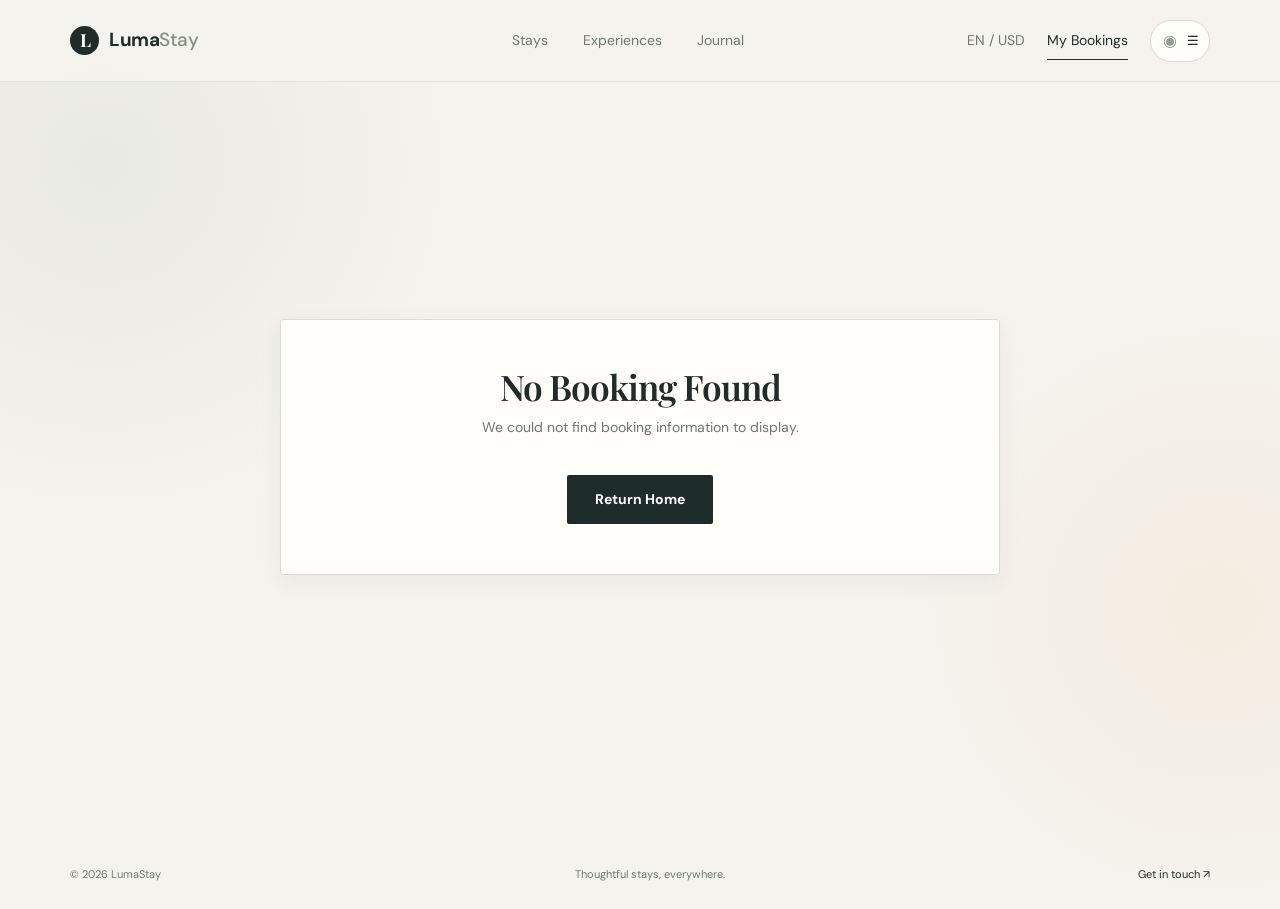
==== frontend/booking-result.html @ a840dd2c "feat(frontend): Refactor admin and booking UI styles and improve booking workflows - Reorganize admi" ====
<!doctype html>
<html lang="en">
<head>
  <meta charset="UTF-8">
  <meta name="viewport" content="width=device-width, initial-scale=1.0">
  <title>Booking Confirmation | LumaStay</title>
  <link rel="preconnect" href="https://fonts.googleapis.com">
  <link rel="preconnect" href="https://fonts.gstatic.com" crossorigin>
  <link href="https://fonts.googleapis.com/css2?family=DM+Sans:wght@400;500;600;700&family=Playfair+Display:wght@500;600;700&display=swap" rel="stylesheet">
  <link href="https://cdn.jsdelivr.net/npm/bootstrap@5.3.3/dist/css/bootstrap.min.css" rel="stylesheet">
  <link rel="stylesheet" href="css/style.css">
  <link rel="stylesheet" href="css/auth.css">
  <link rel="stylesheet" href="css/booking.css">
</head>
<body>

  <!-- Site Header — identical structure to booking.html / login.html -->
  <header class="site-header">
    <a class="brand" href="index.html" aria-label="LumaStay home">
      <span class="brand-mark">L</span>
      <span>Luma<span>Stay</span></span>
    </a>
    <nav class="main-nav" aria-label="Main navigation">
      <a href="index.html#stays">Stays</a>
      <a href="index.html#experiences">Experiences</a>
      <a href="index.html#journal">Journal</a>
    </nav>
    <div class="header-actions">
      <button class="icon-button" type="button" aria-label="Change language and currency">EN / USD</button>
      <a href="my-bookings.html" class="host-link">My Bookings</a>
      <button class="profile-button" type="button" aria-label="Open account menu">
        <span class="profile-icon">◉</span>
        <span class="menu-icon">☰</span>
      </button>
    </div>
  </header>

  <!-- Page content -->
  <main class="confirmation-container">

    <!-- Shown when a booking is found in localStorage -->
    <section id="confirmation-content" class="confirmation-card">

      <div class="confirmation-icon">✓</div>

      <h1 class="confirmation-title">Booking Request Submitted</h1>

      <p class="confirmation-message">
        Your reservation request was created successfully.
        It is currently waiting for administrator confirmation.
      </p>

      <span id="booking-status" class="status-badge status-pending">Pending</span>

      <div class="booking-reference">
        Booking reference: <strong id="booking-id">—</strong>
      </div>

      <!-- Detail grid — IDs required by booking-result.js -->
      <div class="confirmation-details">

        <div class="detail-item">
          <span class="detail-label">Hotel</span>
          <strong id="result-hotel-name">—</strong>
        </div>

        <div class="detail-item">
          <span class="detail-label">Room</span>
          <strong id="result-room-name">—</strong>
        </div>

        <div class="detail-item">
          <span class="detail-label">Check-in</span>
          <strong id="result-check-in">—</strong>
        </div>

        <div class="detail-item">
          <span class="detail-label">Check-out</span>
          <strong id="result-check-out">—</strong>
        </div>

        <div class="detail-item">
          <span class="detail-label">Number of nights</span>
          <strong id="result-nights">—</strong>
        </div>

        <div class="detail-item">
          <span class="detail-label">Number of guests</span>
          <strong id="result-guests">—</strong>
        </div>

      </div>

      <!-- Total price -->
      <div class="confirmation-total">
        <span>Total price</span>
        <strong>EGP <span id="result-total-price">0</span></strong>
      </div>

      <p class="confirmation-note">
        You can follow the status of this reservation from the My Bookings page.
      </p>

      <div class="confirmation-actions">
        <a href="my-bookings.html" class="btn-primary">View My Bookings</a>
        <a href="index.html" class="btn-secondary">Return Home</a>
      </div>

    </section>

    <!-- Shown when no booking data is found in localStorage -->
    <section id="no-booking-content" class="confirmation-card d-none">

      <h1 class="confirmation-title">No Booking Found</h1>

      <p class="confirmation-message">
        We could not find booking information to display.
      </p>

      <div class="confirmation-actions">
        <a href="index.html" class="btn-primary">Return Home</a>
      </div>

    </section>

  </main>

  <!-- Site Footer — identical to booking.html -->
  <footer class="site-footer">
    <span>© 2026 LumaStay</span>
    <span>Thoughtful stays, everywhere.</span>
    <a href="index.html#contact">Get in touch ↗</a>
  </footer>

  <script src="https://cdn.jsdelivr.net/npm/bootstrap@5.3.3/dist/js/bootstrap.bundle.min.js"></script>
  <script src="js/booking-result.js"></script>
</body>
</html>
---- frontend/css/style.css ----
/* LumaStay home */
:root {
  --ink: #1f2d2a;
  --muted: #6e7873;
  --line: #d8ddd7;
  --paper: #f5f3ee;
  --white: #fffefa;
  --sun: #e6a44b;
  --sage: #bfc9bb;
  --dark-sage: #40554d;
}
* { box-sizing: border-box; }
html { scroll-behavior: smooth; }
body { margin: 0; background: var(--paper); color: var(--ink); font-family: 'DM Sans', sans-serif; font-size: 14px; background-image: radial-gradient(circle at 8% 18%, rgba(191,201,187,.22) 0, rgba(191,201,187,0) 23rem), radial-gradient(circle at 95% 67%, rgba(230,164,75,.08) 0, rgba(230,164,75,0) 20rem); }
button, input { font: inherit; }
button, a { -webkit-tap-highlight-color: transparent; }
a { color: inherit; text-decoration: none; }
.site-header { height: 82px; display: flex; align-items: center; justify-content: space-between; padding: 0 5.5vw; background: rgba(245,243,238,.92); position: relative; z-index: 5; border-bottom: 1px solid rgba(216,221,215,.65); }
.brand { display: flex; align-items: center; gap: 10px; font-size: 19px; font-weight: 700; letter-spacing: -.5px; }
.brand > span:last-child > span { color: #82917e; font-weight: 500; }
.brand-mark { width: 29px; height: 29px; display: grid; place-items: center; color: var(--white); background: var(--ink); border-radius: 50%; font-family: 'Playfair Display', serif; font-size: 18px; }
.main-nav { display: flex; gap: 35px; margin-left: 8%; color: var(--muted); }
.main-nav a { padding: 8px 0; border-bottom: 1px solid transparent; }
.main-nav a.active, .main-nav a:hover { border-color: var(--ink); color: var(--ink); }
.header-actions { display: flex; align-items: center; gap: 22px; }
.icon-button, .host-link { border: 0; background: none; color: var(--muted); cursor: pointer; padding: 8px 0; }
.host-link { color: var(--ink); border-bottom: 1px solid var(--ink); }
.profile-button { border: 1px solid var(--line); background: var(--white); border-radius: 25px; padding: 8px 12px; display: flex; gap: 10px; align-items: center; cursor: pointer; color: var(--ink); }
.menu-icon { font-size: 13px; letter-spacing: -2px; }
.profile-icon { color: #91a38f; font-size: 16px; }
.hero-section { min-height: 490px; padding-left: 5.5vw; overflow: hidden; }
.hero-copy { padding-top: 93px; position: relative; z-index: 1; animation: rise-in .7s ease both; }
.eyebrow { text-transform: uppercase; letter-spacing: 2.3px; font-size: 10px; font-weight: 700; color: #809084; margin: 0 0 21px; }
h1, h2, h3, p { margin-top: 0; }
h1 { font: 600 clamp(3.25rem, 5.4vw, 5.8rem)/.98 'Playfair Display', serif; letter-spacing: -2.8px; margin-bottom: 27px; }
h1 em { color: #82917e; font-style: italic; font-weight: 500; }
.hero-subtitle { color: var(--muted); line-height: 1.65; font-size: 15px; }
.hero-art { min-height: 490px; background: linear-gradient(0deg, rgba(25,48,45,.18), transparent 42%), url('https://images.unsplash.com/photo-1600607687939-ce8a6c25118c?auto=format&fit=crop&w=1400&q=85') center/cover; position: relative; border-radius: 0 0 0 80px; animation: image-in .9s ease both; }
.art-note { position: absolute; bottom: 30px; left: 32px; color: white; font-size: 11px; letter-spacing: .5px; display: flex; gap: 9px; align-items: center; text-shadow: 0 1px 8px rgba(0,0,0,.3); }
.note-dot { width: 7px; height: 7px; background: var(--sun); border-radius: 50%; }
.search-panel { width: min(1100px, 89%); margin: -31px auto 86px; background: var(--white); min-height: 89px; display: flex; align-items: center; padding: 13px 13px 13px 25px; box-shadow: 0 18px 45px rgba(38,51,45,.14); position: relative; z-index: 3; border: 1px solid rgba(216,221,215,.75); border-radius: 3px; }
.search-field { display: flex; align-items: center; gap: 13px; min-height: 52px; padding: 0 23px; border-right: 1px solid var(--line); flex: 1; }
.search-field:first-child { flex: 1.55; }
.field-icon { color: #95a28e; font-size: 21px; }
.search-field label { display: block; font-size: 11px; font-weight: 700; margin-bottom: 7px; }
.search-field input, .guest-trigger { border: 0; outline: 0; padding: 0; background: transparent; color: var(--ink); width: 100%; font-size: 13px; }
.search-field input::placeholder { color: #a2aaa3; }
.guest-trigger { cursor: pointer; text-align: left; display: flex; justify-content: space-between; }
.guest-trigger span { font-size: 15px; }
.search-button { border: 0; min-height: 61px; background: var(--ink); color: white; padding: 0 20px 0 24px; display: flex; gap: 23px; align-items: center; cursor: pointer; font-size: 13px; font-weight: 700; border-radius: 2px; transition: background .2s ease, transform .2s ease; }
.search-button b { color: #f1bd71; font-size: 22px; font-weight: 400; }
.search-button:hover { background: var(--dark-sage); transform: translateY(-2px); }
.guest-menu { display: none; position: absolute; right: 157px; top: 76px; width: 254px; background: var(--white); padding: 18px 20px; box-shadow: 0 12px 30px rgba(38,51,45,.15); z-index: 4; }
.guest-menu.open { display: block; }
.guest-row { display: flex; justify-content: space-between; align-items: center; padding: 9px 0; }
.guest-row strong, .guest-row small { display: block; }
.guest-row small { color: var(--muted); margin-top: 3px; font-size: 11px; }
.stepper { display: flex; align-items: center; gap: 13px; }
.stepper button { border: 1px solid var(--line); border-radius: 50%; background: none; width: 24px; height: 24px; cursor: pointer; line-height: 1; }
.collection-section { width: 89%; max-width: 1100px; margin: 0 auto 112px; }
.section-heading { display: flex; align-items: end; justify-content: space-between; margin-bottom: 28px; }
h2 { font: 500 clamp(2rem, 3vw, 3rem)/1.05 'Playfair Display', serif; letter-spacing: -1px; margin-bottom: 0; }
.text-link, .dark-link { font-weight: 700; font-size: 12px; border-bottom: 1px solid var(--ink); padding-bottom: 7px; }
.text-link span, .dark-link span { color: #c0813a; margin-left: 10px; font-size: 16px; }
.stay-grid { }
.card-image { height: 268px; position: relative; background-position: center; background-size: cover; border-radius: 3px; transition: transform .35s ease, filter .35s ease; }
.stay-card { overflow: hidden; }
.stay-card:hover .card-image { transform: scale(1.025); filter: saturate(1.08); }
.image-one { background-image: url('https://images.unsplash.com/photo-1601918774946-25832a4be0d6?auto=format&fit=crop&w=800&q=85'); }
.image-two { background-image: url('https://images.unsplash.com/photo-1600607687920-4e2a09cf159d?auto=format&fit=crop&w=800&q=85'); }
.image-three { background-image: url('https://images.unsplash.com/photo-1544986581-efac024faf62?auto=format&fit=crop&w=800&q=85'); }
.save-button { position: absolute; right: 14px; top: 14px; border: 0; border-radius: 50%; width: 33px; height: 33px; background: rgba(255,254,250,.9); color: var(--ink); font-size: 19px; cursor: pointer; }
.save-button.saved { background: var(--sun); }
.card-tag { position: absolute; bottom: 13px; left: 14px; background: var(--white); padding: 7px 10px; font-size: 10px; text-transform: uppercase; letter-spacing: 1px; font-weight: 700; }
.card-info { display: flex; justify-content: space-between; padding: 15px 1px 0; gap: 10px; }
.card-info h3 { font-size: 15px; margin-bottom: 5px; }
.card-info p { color: var(--muted); font-size: 12px; margin: 0; }
.card-info strong { font-size: 13px; white-space: nowrap; }
.card-info small { color: var(--muted); font-weight: 400; font-size: 11px; }
.editorial-section { background: var(--sage); min-height: 365px; border-radius: 0 80px 0 0; overflow: hidden; }
.editorial-image { background: url('https://images.unsplash.com/photo-1493246507139-91e8fad9978e?auto=format&fit=crop&w=1100&q=85') center/cover; min-height: 365px; }
.editorial-copy { padding: 66px 9vw 50px 7vw; }
.editorial-copy h2 { margin-bottom: 23px; }
.editorial-copy > p:not(.eyebrow) { max-width: 290px; color: #55665e; line-height: 1.7; font-size: 14px; margin-bottom: 27px; }
.dark-link { display: inline-block; }
.site-footer { display: flex; justify-content: space-between; padding: 26px 5.5vw; color: var(--muted); font-size: 11px; }
.site-footer a { color: var(--ink); }
.toast { position: fixed; left: 50%; bottom: 24px; transform: translate(-50%, 20px); background: var(--ink); color: white; padding: 13px 20px; opacity: 0; pointer-events: none; transition: .25s ease; z-index: 10; }
.toast.visible { opacity: 1; transform: translate(-50%, 0); }
@keyframes rise-in { from { opacity: 0; transform: translateY(18px); } to { opacity: 1; transform: translateY(0); } }
@keyframes image-in { from { opacity: 0; transform: scale(1.04); } to { opacity: 1; transform: scale(1); } }
@media (max-width: 800px) { .site-header { height: 72px; padding: 0 6%; } .main-nav, .host-link, .icon-button { display: none; } .hero-section { padding-left: 0; } .hero-copy { padding: 54px 7% 42px; } h1 { font-size: clamp(3rem, 13vw, 4.5rem); } .hero-art { min-height: 330px; } .search-panel { width: 88%; margin-top: -22px; padding: 8px 10px; flex-wrap: wrap; } .search-field { width: 50%; flex: none !important; padding: 10px 12px; border-bottom: 1px solid var(--line); } .search-field:nth-child(2) { border-right: 0; } .search-field:nth-child(4) { border-right: 0; } .search-button { width: 100%; justify-content: space-between; margin-top: 8px; min-height: 50px; } .guest-menu { left: 0; right: auto; top: 100%; width: 100%; } .collection-section { width: 88%; margin-bottom: 70px; } .section-heading { align-items: start; gap: 20px; flex-direction: column; } .card-image { height: 255px; } .featured-card .card-image { height: 290px; } .editorial-image { min-height: 270px; } .editorial-copy { padding: 50px 8%; } .site-footer { padding: 23px 6%; gap: 12px; flex-wrap: wrap; } }
@media (max-width: 420px) { .search-field { padding: 9px 7px; gap: 7px; } .field-icon { font-size: 17px; } .search-field label { font-size: 10px; } .search-field input, .guest-trigger { font-size: 11px; } }
---- frontend/css/auth.css ----
/* Authentication Pages - LumaStay Theme */

.auth-page {
  min-height: calc(100vh - 82px);
  display: flex;
  align-items: center;
  padding: 60px 5.5vw;
  background: var(--paper);
}

.auth-container {
  max-width: 1200px;
  margin: 0 auto;
  display: grid;
  grid-template-columns: 1fr 1fr;
  gap: 60px;
  align-items: center;
}

.auth-card {
  background: var(--white);
  border: 1px solid var(--line);
  border-radius: 3px;
  padding: 50px 45px;
  box-shadow: 0 8px 24px rgba(31, 45, 42, 0.06);
}

.auth-header h1 {
  font-family: 'Playfair Display', serif;
  font-size: clamp(2rem, 3vw, 2.5rem);
  font-weight: 600;
  letter-spacing: -1px;
  margin-bottom: 12px;
  color: var(--ink);
}

.auth-header p {
  color: var(--muted);
  font-size: 15px;
  margin-bottom: 35px;
}

.auth-form {
  display: flex;
  flex-direction: column;
  gap: 20px;
}

.form-group {
  display: flex;
  flex-direction: column;
  gap: 8px;
}

.form-group label {
  font-size: 13px;
  font-weight: 600;
  color: var(--ink);
}

.form-input {
  padding: 14px 16px;
  border: 1px solid var(--line);
  border-radius: 2px;
  font-size: 14px;
  color: var(--ink);
  background: var(--white);
  transition: all 0.2s ease;
}

.form-input:focus {
  outline: none;
  border-color: var(--dark-sage);
  box-shadow: 0 0 0 3px rgba(64, 85, 77, 0.1);
}

.form-input::placeholder {
  color: #a2aaa3;
}

.form-hint {
  font-size: 12px;
  color: var(--muted);
  margin-top: -4px;
}

.password-wrapper {
  position: relative;
}

.password-toggle {
  position: absolute;
  right: 12px;
  top: 50%;
  transform: translateY(-50%);
  background: none;
  border: none;
  color: var(--muted);
  font-size: 12px;
  font-weight: 600;
  cursor: pointer;
  padding: 4px 8px;
  transition: color 0.2s ease;
}

.password-toggle:hover {
  color: var(--ink);
}

.form-row {
  display: flex;
  justify-content: space-between;
  align-items: center;
  margin-top: -8px;
}

.checkbox-label {
  display: flex;
  align-items: center;
  gap: 8px;
  font-size: 13px;
  color: var(--ink);
  cursor: pointer;
}

.checkbox-label input[type="checkbox"] {
  width: 16px;
  height: 16px;
  cursor: pointer;
  accent-color: var(--dark-sage);
}

.text-link {
  color: var(--dark-sage);
  font-size: 13px;
  font-weight: 600;
  text-decoration: none;
  border-bottom: 1px solid var(--dark-sage);
  transition: opacity 0.2s ease;
}

.text-link:hover {
  opacity: 0.7;
}

.text-link-bold {
  color: var(--ink);
  font-weight: 700;
  text-decoration: none;
  border-bottom: 1px solid var(--ink);
}

.text-link-bold:hover {
  opacity: 0.7;
}

.btn-primary {
  padding: 16px 24px;
  background: var(--ink);
  color: white;
  border: none;
  border-radius: 2px;
  font-size: 14px;
  font-weight: 700;
  cursor: pointer;
  transition: all 0.2s ease;
  margin-top: 8px;
}

.btn-primary:hover {
  background: #2d3f3b;
  transform: translateY(-1px);
}

.btn-primary:active {
  transform: translateY(0);
}

.btn-primary:disabled {
  background: var(--sage);
  cursor: not-allowed;
  transform: none;
}

.divider {
  display: flex;
  align-items: center;
  text-align: center;
  margin: 10px 0;
  color: var(--muted);
  font-size: 12px;
}

.divider::before,
.divider::after {
  content: '';
  flex: 1;
  border-bottom: 1px solid var(--line);
}

.divider span {
  padding: 0 15px;
}

.social-buttons {
  display: grid;
  grid-template-columns: 1fr 1fr;
  gap: 12px;
}

.btn-social {
  padding: 14px 20px;
  background: var(--white);
  border: 1px solid var(--line);
  border-radius: 2px;
  font-size: 13px;
  font-weight: 600;
  color: var(--ink);
  cursor: pointer;
  display: flex;
  align-items: center;
  justify-content: center;
  gap: 10px;
  transition: all 0.2s ease;
}

.btn-social:hover {
  border-color: var(--sage);
  background: #fafbfa;
}

.auth-footer {
  text-align: center;
  font-size: 14px;
  color: var(--muted);
  margin-top: 20px;
}

.auth-image {
  position: relative;
  height: 550px;
  border-radius: 3px;
  overflow: hidden;
}

.auth-image img {
  width: 100%;
  height: 100%;
  object-fit: cover;
}

.image-overlay {
  position: absolute;
  bottom: 0;
  left: 0;
  right: 0;
  padding: 30px;
  background: linear-gradient(to top, rgba(31, 45, 42, 0.8), transparent);
}

.image-caption {
  color: white;
  font-size: 13px;
  letter-spacing: 0.5px;
  display: flex;
  align-items: center;
  gap: 10px;
  margin: 0;
}

.note-dot {
  width: 7px;
  height: 7px;
  background: var(--sun);
  border-radius: 50%;
  flex-shrink: 0;
}

/* Alert Styles */
#alertContainer .alert {
  padding: 14px 16px;
  border-radius: 2px;
  font-size: 13px;
  margin-bottom: 20px;
  border: 1px solid;
}

.alert-success {
  background: rgba(191, 201, 187, 0.1);
  border-color: var(--sage);
  color: var(--dark-sage);
}

.alert-danger {
  background: rgba(230, 164, 75, 0.1);
  border-color: var(--sun);
  color: #c4803a;
}

.alert-info {
  background: rgba(110, 120, 115, 0.1);
  border-color: var(--muted);
  color: var(--ink);
}

/* Role Selection (for register) */
.role-selection {
  display: grid;
  grid-template-columns: 1fr 1fr;
  gap: 12px;
  margin-bottom: 20px;
}

.role-option {
  position: relative;
}

.role-option input[type="radio"] {
  position: absolute;
  opacity: 0;
}

.role-label {
  display: flex;
  flex-direction: column;
  align-items: center;
  justify-content: center;
  padding: 20px;
  border: 1px solid var(--line);
  border-radius: 2px;
  cursor: pointer;
  transition: all 0.2s ease;
  text-align: center;
  gap: 8px;
}

.role-label .role-icon {
  font-size: 24px;
  color: var(--muted);
  transition: color 0.2s ease;
}

.role-label span {
  font-size: 13px;
  font-weight: 600;
  color: var(--ink);
}

.role-option input[type="radio"]:checked + .role-label {
  border-color: var(--dark-sage);
  background: rgba(191, 201, 187, 0.05);
}

.role-option input[type="radio"]:checked + .role-label .role-icon {
  color: var(--dark-sage);
}

/* Success Message */
.success-message {
  text-align: center;
  padding: 40px 20px;
}

.success-icon {
  width: 80px;
  height: 80px;
  margin: 0 auto 20px;
  background: rgba(191, 201, 187, 0.15);
  border-radius: 50%;
  display: flex;
  align-items: center;
  justify-content: center;
  font-size: 32px;
  color: var(--dark-sage);
}

.success-message h3 {
  font-family: 'Playfair Display', serif;
  font-size: 1.75rem;
  margin-bottom: 12px;
  color: var(--ink);
}

.success-message p {
  color: var(--muted);
  margin-bottom: 25px;
}

/* Responsive Design */
@media (max-width: 968px) {
  .auth-container {
    grid-template-columns: 1fr;
    gap: 40px;
  }

  .auth-image {
    height: 400px;
    order: -1;
  }

  .auth-card {
    padding: 40px 30px;
  }
}

@media (max-width: 576px) {
  .auth-page {
    padding: 40px 20px;
  }

  .auth-card {
    padding: 30px 24px;
  }

  .auth-header h1 {
    font-size: 1.75rem;
  }

  .social-buttons {
    grid-template-columns: 1fr;
  }

  .form-row {
    flex-direction: column;
    align-items: flex-start;
    gap: 12px;
  }

  .auth-image {
    height: 300px;
  }
}

/* Loading State */
.btn-primary.loading {
  position: relative;
  color: transparent;
}

.btn-primary.loading::after {
  content: '';
  position: absolute;
  width: 16px;
  height: 16px;
  top: 50%;
  left: 50%;
  margin-left: -8px;
  margin-top: -8px;
  border: 2px solid white;
  border-radius: 50%;
  border-top-color: transparent;
  animation: spinner 0.6s linear infinite;
}

@keyframes spinner {
  to {
    transform: rotate(360deg);
  }
}
---- frontend/css/booking.css ----
/*
 * booking.css — LumaStay booking page
 * All variables and base styles come from style.css.
 * This file adds only booking-specific layout and components.
 */

/* ----------------------------------------------------------------
   Page header
   ---------------------------------------------------------------- */
.booking-page-header {
  padding: 72px 5.5vw 56px;
  max-width: 760px;
}

.booking-page-header h1 {
  font: 600 clamp(2.4rem, 4.5vw, 4rem) / 1.05 'Playfair Display', serif;
  letter-spacing: -2px;
  margin-bottom: 14px;
  color: var(--ink);
}

.booking-page-header h1 em {
  color: #82917e;
  font-style: italic;
  font-weight: 500;
}

.booking-page-header .eyebrow {
  margin-bottom: 18px;
}

.booking-page-header-sub {
  color: var(--muted);
  font-size: 15px;
  line-height: 1.65;
  margin: 0;
}

/* ----------------------------------------------------------------
   Main layout
   ---------------------------------------------------------------- */
.booking-main {
  width: min(1100px, 89%);
  margin: 0 auto;
  padding-bottom: 100px;
}

.booking-layout {
  display: grid;
  grid-template-columns: 2fr 3fr;
  gap: 32px;
  align-items: start;
}

/* ----------------------------------------------------------------
   Alert (booking-message) — reuses Bootstrap .alert classes.
   Restyle to match the site palette instead of Bootstrap blues.
   ---------------------------------------------------------------- */
#booking-message {
  border-radius: 3px;
  font-size: 14px;
  margin-bottom: 28px;
}

#booking-message.alert-success {
  background: rgba(191, 201, 187, 0.12);
  border: 1px solid var(--sage);
  color: var(--dark-sage);
}

#booking-message.alert-danger {
  background: rgba(230, 164, 75, 0.1);
  border: 1px solid var(--sun);
  color: #b87730;
}

/* ----------------------------------------------------------------
   Room aside card
   ---------------------------------------------------------------- */
.room-card-luma {
  background: var(--white);
  border: 1px solid var(--line);
  border-radius: 3px;
  overflow: hidden;
  box-shadow: 0 8px 24px rgba(31, 45, 42, 0.06);
  position: sticky;
  top: 100px;
}

.room-card-image {
  height: 230px;
  background:
    linear-gradient(160deg, var(--dark-sage) 0%, #2a3d37 100%);
  display: flex;
  align-items: flex-end;
  padding: 20px;
  color: white;
  font-family: 'Playfair Display', serif;
  font-size: 1.35rem;
  font-weight: 600;
  letter-spacing: -0.5px;
}

.room-card-body {
  padding: 24px;
}

.room-selected-tag {
  display: inline-block;
  background: rgba(191, 201, 187, 0.25);
  color: var(--dark-sage);
  border: 1px solid var(--sage);
  border-radius: 2px;
  font-size: 10px;
  font-weight: 700;
  text-transform: uppercase;
  letter-spacing: 1.2px;
  padding: 4px 10px;
  margin-bottom: 14px;
}

.room-card-title {
  font-family: 'Playfair Display', serif;
  font-size: 1.35rem;
  font-weight: 600;
  letter-spacing: -0.5px;
  color: var(--ink);
  margin-bottom: 4px;
}

.room-card-type {
  color: var(--muted);
  font-size: 13px;
  margin-bottom: 12px;
}

.room-card-desc {
  font-size: 13px;
  color: var(--muted);
  line-height: 1.65;
  margin-bottom: 20px;
}

.room-info-grid {
  display: grid;
  grid-template-columns: 1fr 1fr;
  gap: 10px;
}

.room-info-cell {
  background: var(--paper);
  border: 1px solid var(--line);
  border-radius: 2px;
  padding: 12px 14px;
}

.information-label {
  display: block;
  font-size: 11px;
  font-weight: 700;
  text-transform: uppercase;
  letter-spacing: 0.8px;
  color: var(--muted);
  margin-bottom: 5px;
}

.room-info-cell strong {
  font-size: 13px;
  color: var(--ink);
}

/* ----------------------------------------------------------------
   Booking form card
   ---------------------------------------------------------------- */
.booking-form-card {
  background: var(--white);
  border: 1px solid var(--line);
  border-radius: 3px;
  padding: 40px;
  box-shadow: 0 8px 24px rgba(31, 45, 42, 0.06);
}

.booking-form-title {
  font-family: 'Playfair Display', serif;
  font-size: 1.5rem;
  font-weight: 600;
  letter-spacing: -0.5px;
  color: var(--ink);
  margin-bottom: 28px;
}

/* ----------------------------------------------------------------
   Form fields — reuse auth.css patterns
   ---------------------------------------------------------------- */
.booking-fields {
  display: grid;
  grid-template-columns: 1fr 1fr;
  gap: 16px;
}

/* form-group and form-input are already defined in auth.css */

.mt-form {
  margin-top: 18px;
}

/* Make Bootstrap's invalid-feedback work with .form-input */
.form-input.is-invalid,
.was-validated .form-input:invalid {
  border-color: #c4803a;
}

.invalid-feedback {
  display: none;
  font-size: 12px;
  color: #c4803a;
  margin-top: 5px;
}

.was-validated .form-input:invalid ~ .invalid-feedback,
.form-input.is-invalid ~ .invalid-feedback {
  display: block;
}

/* ----------------------------------------------------------------
   Price summary
   ---------------------------------------------------------------- */
.booking-summary {
  margin-top: 24px;
  padding: 20px 22px;
  background: var(--paper);
  border: 1px solid var(--line);
  border-radius: 3px;
}

.summary-title {
  font-size: 13px;
  font-weight: 700;
  text-transform: uppercase;
  letter-spacing: 1px;
  color: var(--muted);
  margin-bottom: 14px;
}

.summary-row {
  display: flex;
  justify-content: space-between;
  align-items: center;
  font-size: 14px;
  color: var(--ink);
  margin-bottom: 10px;
}

.summary-divider {
  border: none;
  border-top: 1px solid var(--line);
  margin: 14px 0;
}

.total-row {
  margin-bottom: 0;
  font-size: 15px;
}

.total-row strong {
  color: var(--ink);
}

/* ----------------------------------------------------------------
   Preview note
   ---------------------------------------------------------------- */
.preview-note {
  font-size: 12px;
  color: var(--muted);
  margin-top: 14px;
  margin-bottom: 0;
  line-height: 1.6;
}

/* ----------------------------------------------------------------
   Submit button — .btn-primary is already defined in auth.css.
   Only add width utility here.
   ---------------------------------------------------------------- */
.w-100 {
  width: 100%;
}

/* ----------------------------------------------------------------
   Responsive
   ---------------------------------------------------------------- */
@media (max-width: 900px) {
  .booking-layout {
    grid-template-columns: 1fr;
  }

  .room-card-luma {
    position: static;
  }
}

@media (max-width: 640px) {
  .booking-page-header {
    padding: 48px 6% 36px;
  }

  .booking-form-card {
    padding: 28px 22px;
  }

  .booking-fields {
    grid-template-columns: 1fr;
  }

  .room-card-image {
    height: 180px;
  }

  .room-info-grid {
    grid-template-columns: 1fr;
  }
}


/* ----------------------------------------------------------------
   Booking confirmation page (booking-result.html)
   Uses the same LumaStay variables as the rest of this file.
   ---------------------------------------------------------------- */

.confirmation-container {
  width: min(1100px, 89%);
  margin: 0 auto;
  display: flex;
  align-items: center;
  justify-content: center;
  min-height: calc(100vh - 82px - 60px); /* header + footer */
  padding: 72px 0 100px;
}

.confirmation-card {
  width: 100%;
  max-width: 720px;
  padding: 50px 48px;
  text-align: center;
  background: var(--white);
  border: 1px solid var(--line);
  border-radius: 3px;
  box-shadow: 0 8px 24px rgba(31, 45, 42, 0.06);
}

/* Success tick */
.confirmation-icon {
  display: flex;
  align-items: center;
  justify-content: center;
  width: 68px;
  height: 68px;
  margin: 0 auto 24px;
  background: rgba(191, 201, 187, 0.25);
  border: 1px solid var(--sage);
  border-radius: 50%;
  font-size: 1.6rem;
  color: var(--dark-sage);
  font-weight: 700;
}

.confirmation-title {
  font-family: 'Playfair Display', serif;
  font-size: clamp(1.6rem, 3vw, 2.2rem);
  font-weight: 600;
  letter-spacing: -1px;
  color: var(--ink);
  margin-bottom: 12px;
}

.confirmation-message {
  max-width: 520px;
  margin: 0 auto 22px;
  color: var(--muted);
  font-size: 14px;
  line-height: 1.65;
}

/* Status badges — these classes are also used by my-bookings.css */
.status-badge {
  display: inline-block;
  padding: 5px 16px;
  border-radius: 2px;
  font-size: 11px;
  font-weight: 700;
  text-transform: uppercase;
  letter-spacing: 0.9px;
}

.status-pending {
  background: rgba(230, 164, 75, 0.12);
  border: 1px solid var(--sun);
  color: #9a6120;
}

.status-confirmed {
  background: rgba(191, 201, 187, 0.2);
  border: 1px solid var(--sage);
  color: var(--dark-sage);
}

.status-cancelled,
.status-rejected {
  background: rgba(180, 60, 60, 0.08);
  border: 1px solid #d4a0a0;
  color: #7a2020;
}

.booking-reference {
  margin: 20px 0;
  font-size: 13px;
  color: var(--muted);
}

.booking-reference strong {
  color: var(--ink);
}

/* Detail grid */
.confirmation-details {
  display: grid;
  grid-template-columns: repeat(2, 1fr);
  gap: 10px;
  margin-top: 28px;
  text-align: left;
}

.detail-item {
  padding: 14px 16px;
  background: var(--paper);
  border: 1px solid var(--line);
  border-radius: 2px;
}

.detail-label {
  display: block;
  font-size: 11px;
  font-weight: 700;
  text-transform: uppercase;
  letter-spacing: 0.8px;
  color: var(--muted);
  margin-bottom: 5px;
}

.detail-item strong {
  font-size: 13px;
  color: var(--ink);
}

/* Total price bar */
.confirmation-total {
  display: flex;
  align-items: center;
  justify-content: space-between;
  margin-top: 12px;
  padding: 18px 20px;
  background: var(--paper);
  border: 1px solid var(--line);
  border-radius: 2px;
  font-size: 14px;
  color: var(--ink);
}

.confirmation-total strong {
  font-size: 15px;
}

.confirmation-note {
  margin: 20px 0 0;
  font-size: 12px;
  color: var(--muted);
  line-height: 1.6;
}

/* Action buttons */
.confirmation-actions {
  display: flex;
  justify-content: center;
  gap: 12px;
  margin-top: 28px;
  flex-wrap: wrap;
}

/* Primary action — reuses .btn-primary from auth.css */
.confirmation-actions .btn-primary {
  padding: 14px 28px;
}

/* Secondary action */
.confirmation-actions .btn-secondary {
  padding: 14px 28px;
  background: transparent;
  border: 1px solid var(--line);
  border-radius: 2px;
  font-size: 14px;
  font-weight: 700;
  color: var(--ink);
  cursor: pointer;
  transition: all 0.2s ease;
}

.confirmation-actions .btn-secondary:hover {
  border-color: var(--sage);
  background: var(--paper);
}

/* Responsive */
@media (max-width: 640px) {
  .confirmation-card {
    padding: 32px 22px;
  }

  .confirmation-details {
    grid-template-columns: 1fr;
  }

  .confirmation-total {
    flex-direction: column;
    align-items: flex-start;
    gap: 6px;
  }

  .confirmation-actions {
    flex-direction: column;
  }

  .confirmation-actions .btn-primary,
  .confirmation-actions .btn-secondary {
    width: 100%;
    text-align: center;
  }
}
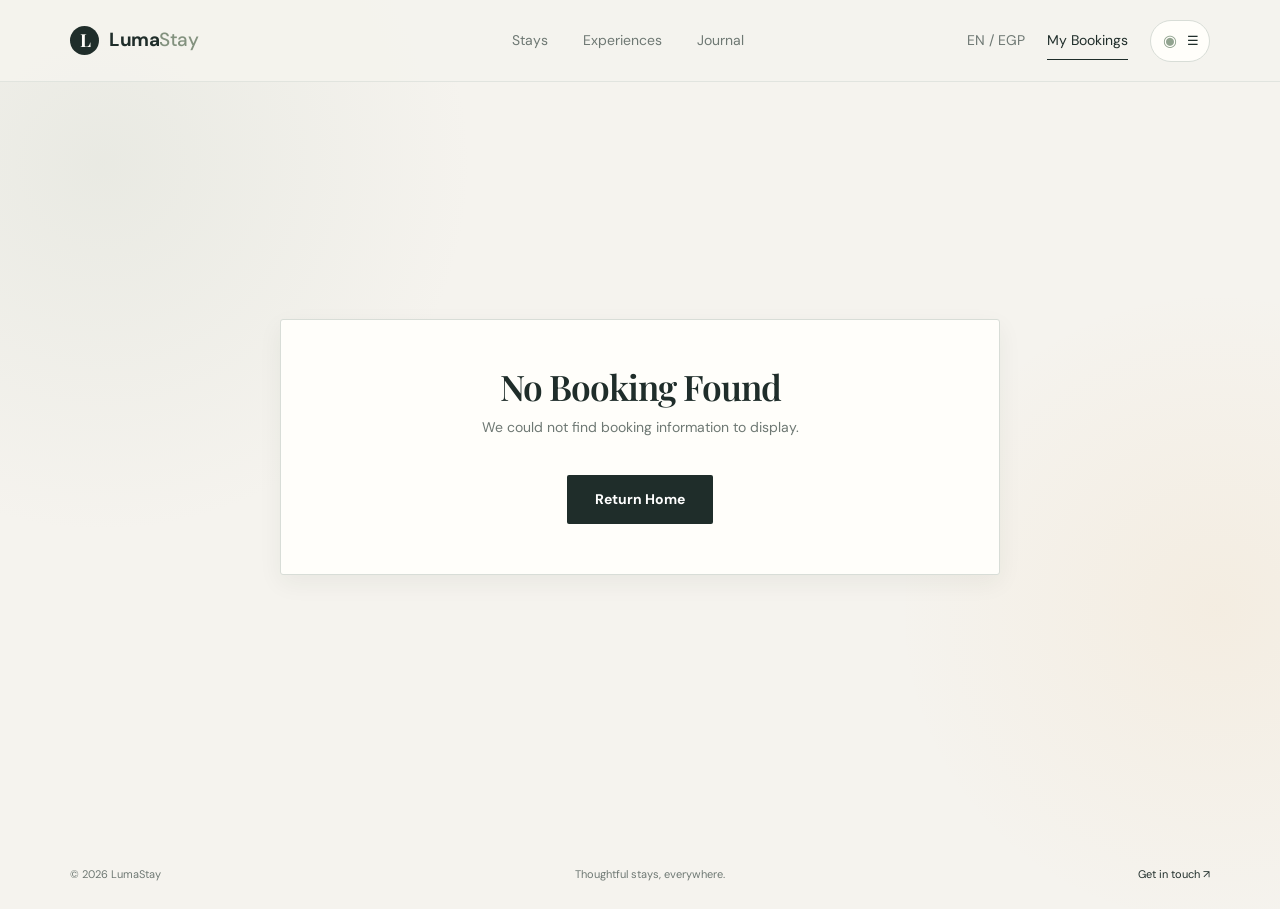
==== commit 9b46ccce: "feat(bookings): complete admin reservation lifecycle" ====
--- a/frontend/booking-result.html
+++ b/frontend/booking-result.html
@@ -26,7 +26,7 @@
       <a href="index.html#journal">Journal</a>
     </nav>
     <div class="header-actions">
-      <button class="icon-button" type="button" aria-label="Change language and currency">EN / USD</button>
+      <span class="icon-button" aria-label="Language and currency">EN / EGP</span>
       <a href="my-bookings.html" class="host-link">My Bookings</a>
       <button class="profile-button" type="button" aria-label="Open account menu">
         <span class="profile-icon">◉</span>
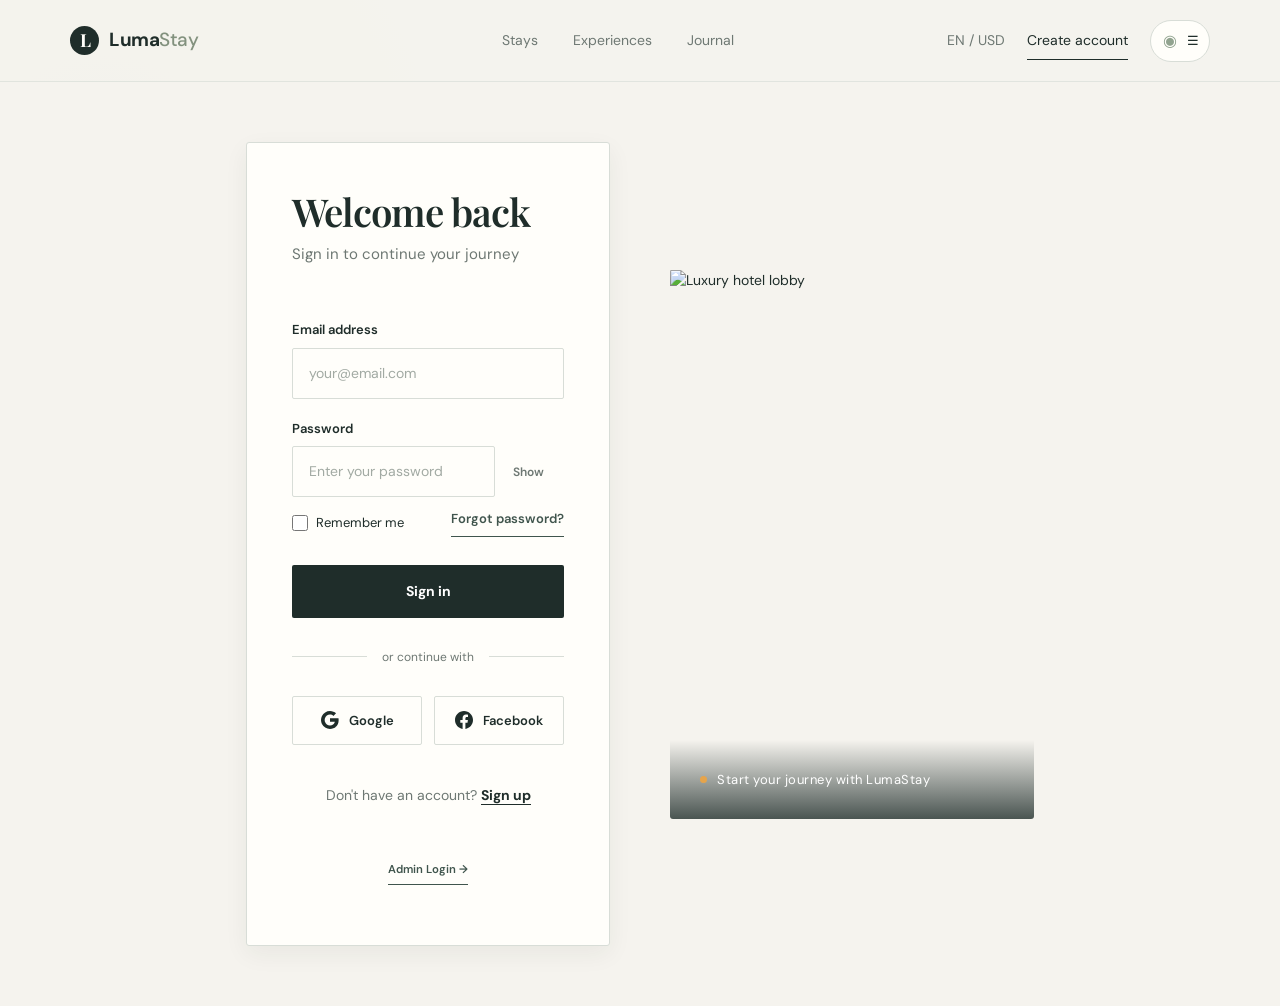
==== commit a8fea97f: "feat(auth): complete customer session flow" ====
--- a/frontend/booking-result.html
+++ b/frontend/booking-result.html
@@ -12,7 +12,7 @@
   <link rel="stylesheet" href="css/auth.css">
   <link rel="stylesheet" href="css/booking.css">
 </head>
-<body>
+<body data-auth-required="true">
 
   <!-- Site Header — identical structure to booking.html / login.html -->
   <header class="site-header">
@@ -133,6 +133,7 @@
   </footer>
 
   <script src="https://cdn.jsdelivr.net/npm/bootstrap@5.3.3/dist/js/bootstrap.bundle.min.js"></script>
+  <script src="js/session.js"></script>
   <script src="js/booking-result.js"></script>
 </body>
 </html>
--- a/frontend/css/style.css
+++ b/frontend/css/style.css
@@ -8,6 +8,64 @@
   --sun: #e6a44b;
   --sage: #bfc9bb;
   --dark-sage: #40554d;
+}
+
+/* Authenticated account menu shared by public pages. */
+.header-actions { position: relative; }
+
+.account-menu {
+  position: absolute;
+  top: calc(100% + 12px);
+  right: 0;
+  z-index: 1100;
+  width: min(260px, calc(100vw - 32px));
+  padding: 8px;
+  background: var(--white);
+  border: 1px solid var(--line);
+  border-radius: 8px;
+  box-shadow: 0 16px 40px rgba(31, 45, 42, 0.16);
+}
+
+.account-menu[hidden] { display: none; }
+
+.account-menu-user {
+  display: flex;
+  flex-direction: column;
+  gap: 2px;
+  padding: 10px 12px 12px;
+  margin-bottom: 5px;
+  border-bottom: 1px solid var(--line);
+}
+
+.account-menu-user strong { color: var(--ink); }
+.account-menu-user span {
+  overflow: hidden;
+  color: var(--muted);
+  font-size: 12px;
+  text-overflow: ellipsis;
+}
+
+.account-menu a,
+.account-menu button {
+  display: block;
+  width: 100%;
+  padding: 10px 12px;
+  color: var(--ink);
+  background: transparent;
+  border: 0;
+  border-radius: 4px;
+  font: inherit;
+  text-align: left;
+  text-decoration: none;
+  cursor: pointer;
+}
+
+.account-menu a:hover,
+.account-menu button:hover,
+.account-menu a:focus-visible,
+.account-menu button:focus-visible {
+  background: var(--paper);
+  outline: none;
 }
 * { box-sizing: border-box; }
 html { scroll-behavior: smooth; }
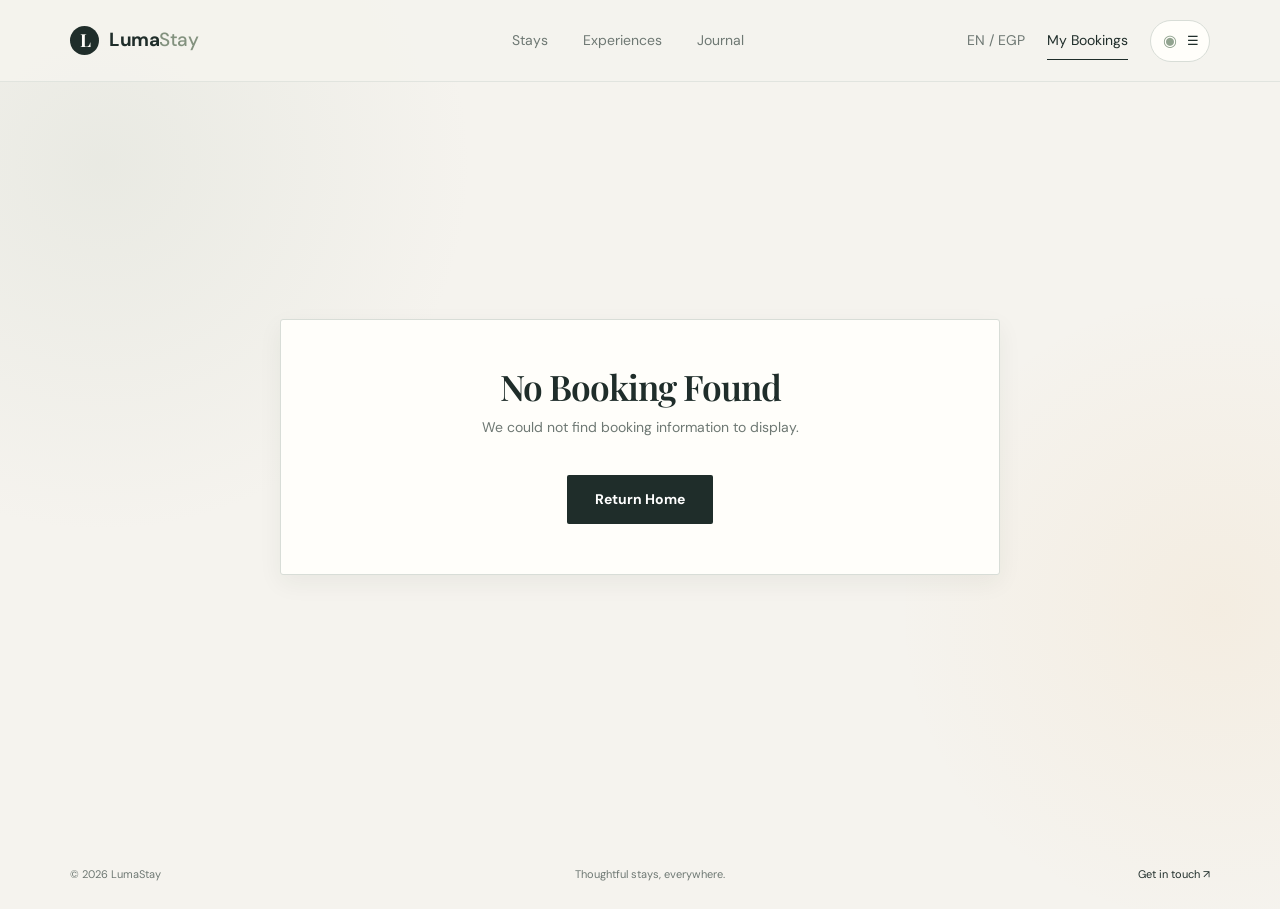
==== commit 5a48d79a: "revert(frontend): restore original authentication UI" ====
--- a/frontend/booking-result.html
+++ b/frontend/booking-result.html
@@ -12,7 +12,7 @@
   <link rel="stylesheet" href="css/auth.css">
   <link rel="stylesheet" href="css/booking.css">
 </head>
-<body data-auth-required="true">
+<body>
 
   <!-- Site Header — identical structure to booking.html / login.html -->
   <header class="site-header">
@@ -133,7 +133,6 @@
   </footer>
 
   <script src="https://cdn.jsdelivr.net/npm/bootstrap@5.3.3/dist/js/bootstrap.bundle.min.js"></script>
-  <script src="js/session.js"></script>
   <script src="js/booking-result.js"></script>
 </body>
 </html>
--- a/frontend/css/style.css
+++ b/frontend/css/style.css
@@ -8,64 +8,6 @@
   --sun: #e6a44b;
   --sage: #bfc9bb;
   --dark-sage: #40554d;
-}
-
-/* Authenticated account menu shared by public pages. */
-.header-actions { position: relative; }
-
-.account-menu {
-  position: absolute;
-  top: calc(100% + 12px);
-  right: 0;
-  z-index: 1100;
-  width: min(260px, calc(100vw - 32px));
-  padding: 8px;
-  background: var(--white);
-  border: 1px solid var(--line);
-  border-radius: 8px;
-  box-shadow: 0 16px 40px rgba(31, 45, 42, 0.16);
-}
-
-.account-menu[hidden] { display: none; }
-
-.account-menu-user {
-  display: flex;
-  flex-direction: column;
-  gap: 2px;
-  padding: 10px 12px 12px;
-  margin-bottom: 5px;
-  border-bottom: 1px solid var(--line);
-}
-
-.account-menu-user strong { color: var(--ink); }
-.account-menu-user span {
-  overflow: hidden;
-  color: var(--muted);
-  font-size: 12px;
-  text-overflow: ellipsis;
-}
-
-.account-menu a,
-.account-menu button {
-  display: block;
-  width: 100%;
-  padding: 10px 12px;
-  color: var(--ink);
-  background: transparent;
-  border: 0;
-  border-radius: 4px;
-  font: inherit;
-  text-align: left;
-  text-decoration: none;
-  cursor: pointer;
-}
-
-.account-menu a:hover,
-.account-menu button:hover,
-.account-menu a:focus-visible,
-.account-menu button:focus-visible {
-  background: var(--paper);
-  outline: none;
 }
 * { box-sizing: border-box; }
 html { scroll-behavior: smooth; }
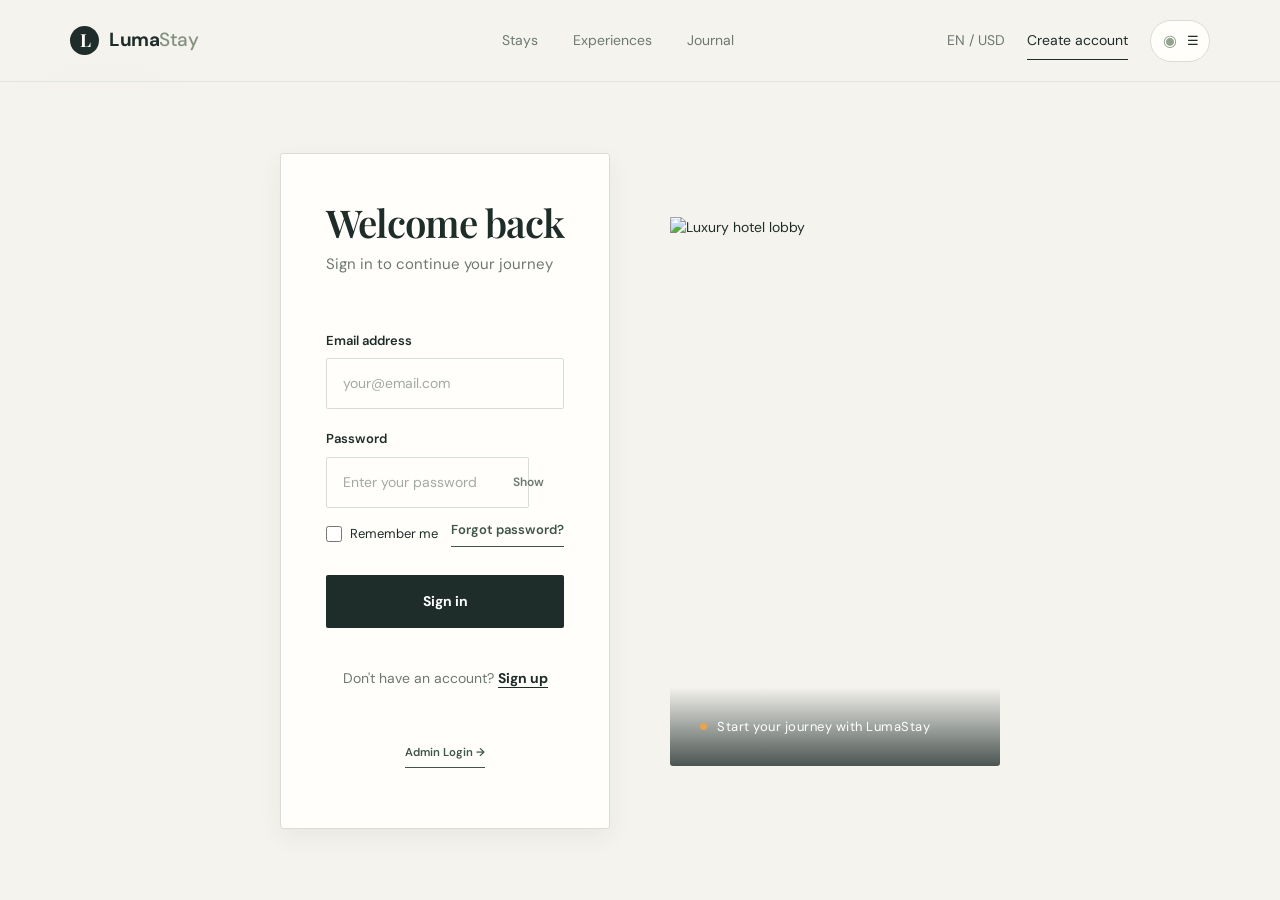
==== commit 8d65e5b6: "fix(frontend): complete shared customer session flow" ====
--- a/frontend/booking-result.html
+++ b/frontend/booking-result.html
@@ -12,7 +12,7 @@
   <link rel="stylesheet" href="css/auth.css">
   <link rel="stylesheet" href="css/booking.css">
 </head>
-<body>
+<body data-auth-required="true">
 
   <!-- Site Header — identical structure to booking.html / login.html -->
   <header class="site-header">
@@ -133,6 +133,7 @@
   </footer>
 
   <script src="https://cdn.jsdelivr.net/npm/bootstrap@5.3.3/dist/js/bootstrap.bundle.min.js"></script>
+  <script src="js/session.js"></script>
   <script src="js/booking-result.js"></script>
 </body>
 </html>
--- a/frontend/css/style.css
+++ b/frontend/css/style.css
@@ -28,6 +28,13 @@
 .profile-button { border: 1px solid var(--line); background: var(--white); border-radius: 25px; padding: 8px 12px; display: flex; gap: 10px; align-items: center; cursor: pointer; color: var(--ink); }
 .menu-icon { font-size: 13px; letter-spacing: -2px; }
 .profile-icon { color: #91a38f; font-size: 16px; }
+.account-menu { display: none; position: absolute; right: 5.5vw; top: 70px; width: 230px; padding: 10px; background: var(--white); border: 1px solid var(--line); border-radius: 8px; box-shadow: 0 16px 35px rgba(38,51,45,.18); z-index: 20; }
+.account-menu.open { display: grid; }
+.account-menu-user { display: grid; gap: 3px; padding: 10px 11px 13px; border-bottom: 1px solid var(--line); margin-bottom: 5px; overflow: hidden; }
+.account-menu-user strong, .account-menu-user small { overflow: hidden; text-overflow: ellipsis; white-space: nowrap; }
+.account-menu-user small { color: var(--muted); }
+.account-menu a, .account-menu button { display: block; width: 100%; padding: 10px 11px; border: 0; border-radius: 5px; background: transparent; color: var(--ink); text-align: left; cursor: pointer; }
+.account-menu a:hover, .account-menu button:hover { background: var(--paper); }
 .hero-section { min-height: 490px; padding-left: 5.5vw; overflow: hidden; }
 .hero-copy { padding-top: 93px; position: relative; z-index: 1; animation: rise-in .7s ease both; }
 .eyebrow { text-transform: uppercase; letter-spacing: 2.3px; font-size: 10px; font-weight: 700; color: #809084; margin: 0 0 21px; }
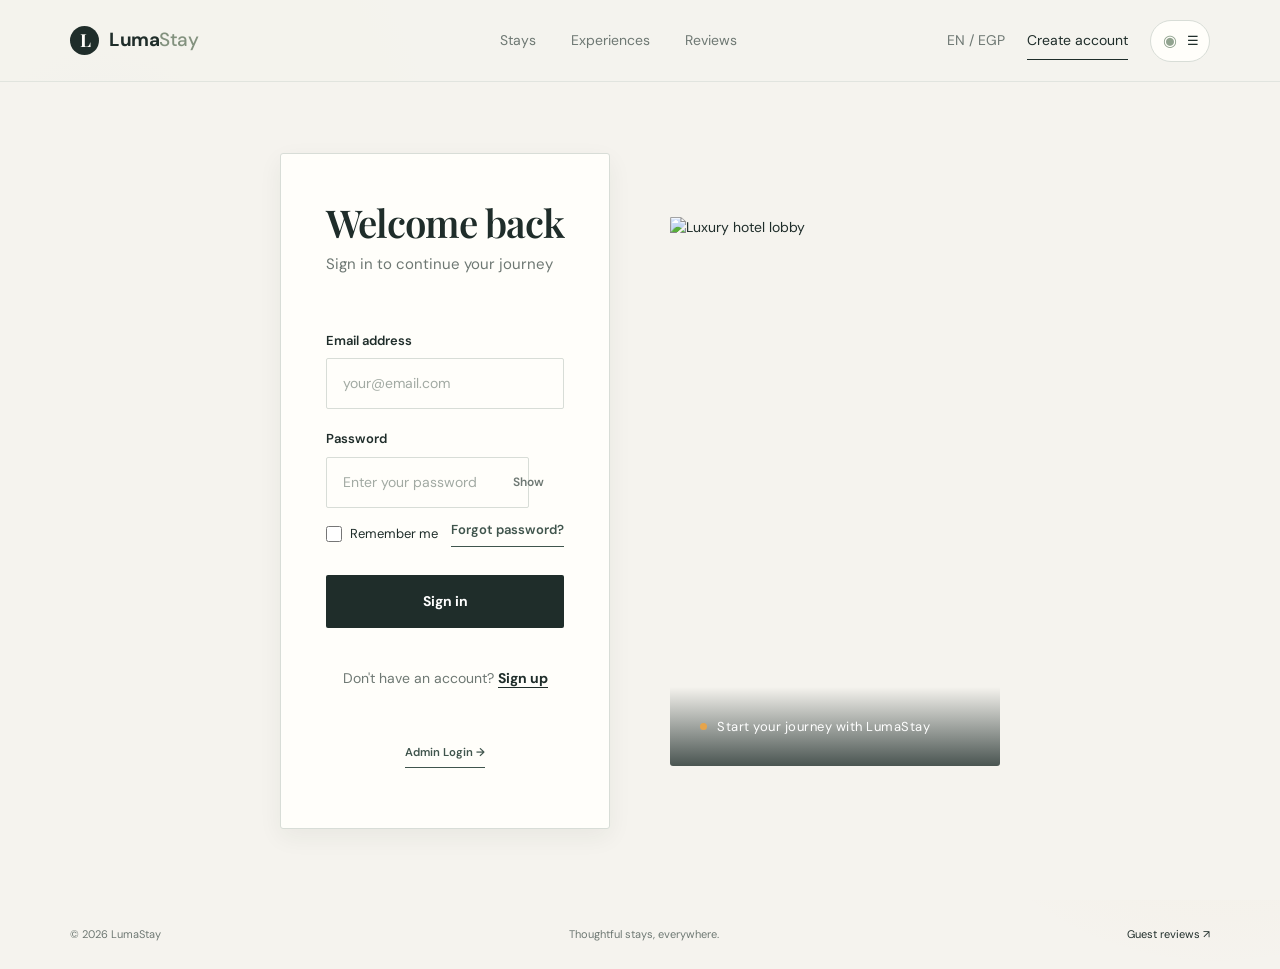
==== commit a3c36b01: "style(frontend): unify customer page presentation" ====
--- a/frontend/booking-result.html
+++ b/frontend/booking-result.html
@@ -23,7 +23,7 @@
     <nav class="main-nav" aria-label="Main navigation">
       <a href="index.html#stays">Stays</a>
       <a href="index.html#experiences">Experiences</a>
-      <a href="index.html#journal">Journal</a>
+      <a href="reviews.html">Reviews</a>
     </nav>
     <div class="header-actions">
       <span class="icon-button" aria-label="Language and currency">EN / EGP</span>
@@ -129,7 +129,7 @@
   <footer class="site-footer">
     <span>© 2026 LumaStay</span>
     <span>Thoughtful stays, everywhere.</span>
-    <a href="index.html#contact">Get in touch ↗</a>
+    <a href="reviews.html">Guest reviews ↗</a>
   </footer>
 
   <script src="https://cdn.jsdelivr.net/npm/bootstrap@5.3.3/dist/js/bootstrap.bundle.min.js"></script>
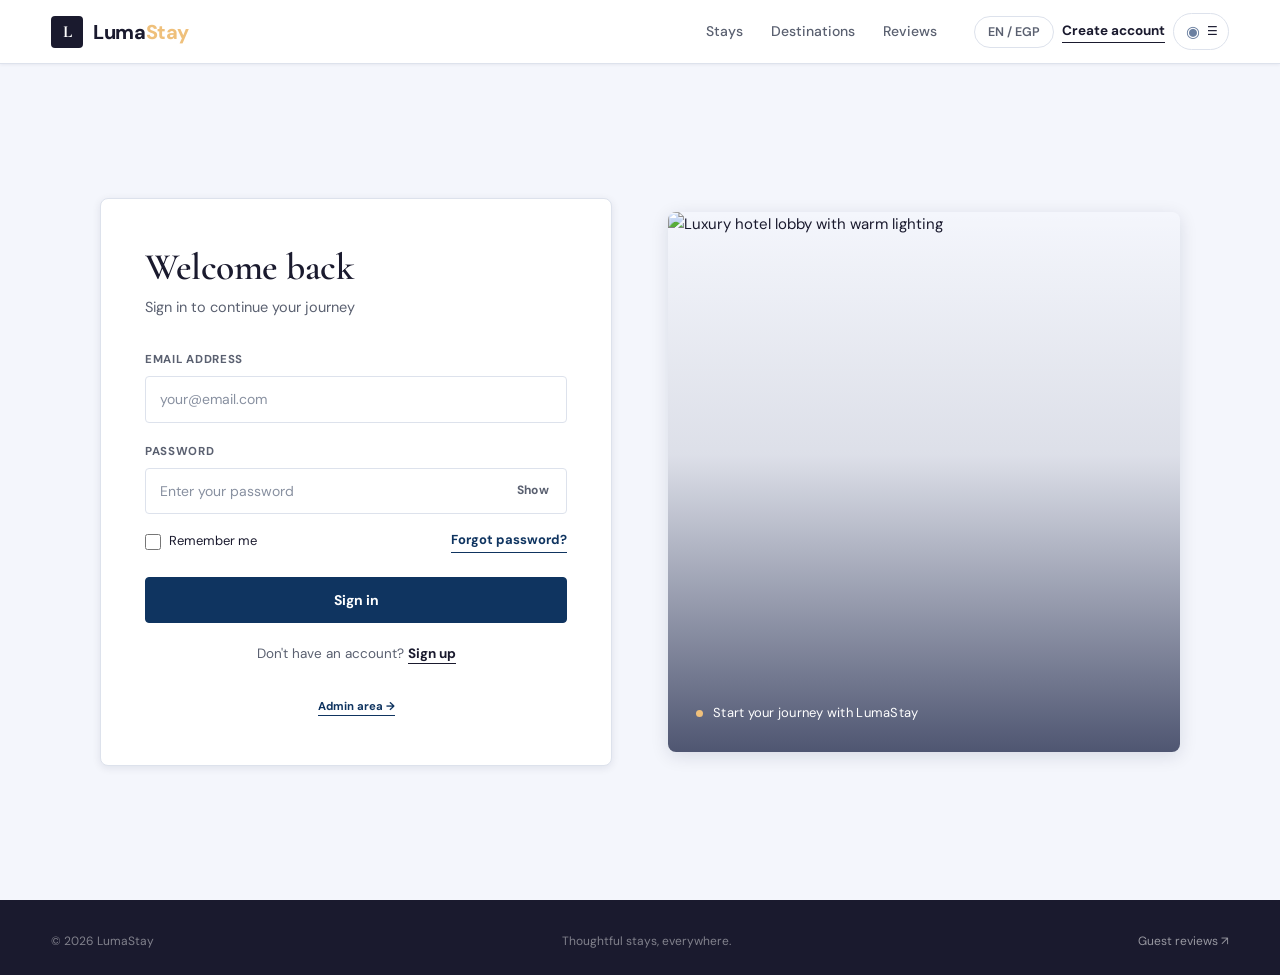
==== commit ab04034a: "style(frontend): unify design system and refactor CSS architecture - Replace scattered color tokens " ====
--- a/frontend/booking-result.html
+++ b/frontend/booking-result.html
@@ -6,11 +6,12 @@
   <title>Booking Confirmation | LumaStay</title>
   <link rel="preconnect" href="https://fonts.googleapis.com">
   <link rel="preconnect" href="https://fonts.gstatic.com" crossorigin>
-  <link href="https://fonts.googleapis.com/css2?family=DM+Sans:wght@400;500;600;700&family=Playfair+Display:wght@500;600;700&display=swap" rel="stylesheet">
+  <link href="https://fonts.googleapis.com/css2?family=Cormorant+Garamond:ital,wght@0,400;0,600;1,400&family=DM+Sans:wght@400;500;600;700&display=swap" rel="stylesheet">
   <link href="https://cdn.jsdelivr.net/npm/bootstrap@5.3.3/dist/css/bootstrap.min.css" rel="stylesheet">
   <link rel="stylesheet" href="css/style.css">
   <link rel="stylesheet" href="css/auth.css">
   <link rel="stylesheet" href="css/booking.css">
+  <link rel="stylesheet" href="css/premium.css">
 </head>
 <body data-auth-required="true">
 
--- a/frontend/css/style.css
+++ b/frontend/css/style.css
@@ -1,100 +1,1180 @@
-/* LumaStay home */
+/* ==========================================================================
+   LumaStay — Shared Design System
+   style.css applies to every customer-facing page.
+   Page-specific overrides live in their own CSS files.
+   ========================================================================== */
+
+/* --------------------------------------------------------------------------
+   1. DESIGN TOKENS
+   -------------------------------------------------------------------------- */
 :root {
-  --ink: #1f2d2a;
-  --muted: #6e7873;
-  --line: #d8ddd7;
-  --paper: #f5f3ee;
-  --white: #fffefa;
-  --sun: #e6a44b;
-  --sage: #bfc9bb;
-  --dark-sage: #40554d;
-}
-* { box-sizing: border-box; }
-html { scroll-behavior: smooth; }
-body { margin: 0; background: var(--paper); color: var(--ink); font-family: 'DM Sans', sans-serif; font-size: 14px; background-image: radial-gradient(circle at 8% 18%, rgba(191,201,187,.22) 0, rgba(191,201,187,0) 23rem), radial-gradient(circle at 95% 67%, rgba(230,164,75,.08) 0, rgba(230,164,75,0) 20rem); }
-button, input { font: inherit; }
-button, a { -webkit-tap-highlight-color: transparent; }
+  /* ── Core palette — deep navy / gold ── */
+  --ivory:         #f4f6fc;   /* page background     */
+  --ivory-2:       #eaeff8;   /* section background  */
+  --ivory-3:       #e0e8f4;   /* deeper tint         */
+  --charcoal:      #1a1a2e;   /* primary dark        */
+  --charcoal-2:    #16213e;   /* rich navy           */
+  --charcoal-3:    #0f3460;   /* strong blue         */
+  --forest:        #0f3460;   /* CTA / accent blue   */
+  --forest-2:      #1a4a80;   /* hover blue          */
+  --forest-3:      #0a2a50;   /* deep blue           */
+  --sage:          #6a7fa0;   /* muted blue-grey     */
+  --sage-2:        #b0c0d8;   /* light blue-grey     */
+  --sage-3:        #dce6f4;   /* palest blue         */
+  --gold:          #efc07b;   /* primary gold        */
+  --gold-2:        #f5d49a;   /* light gold          */
+  --gold-3:        #faebd0;   /* palest gold         */
+  --warm-grey:     #5a6070;   /* body text muted     */
+  --warm-grey-2:   #8890a0;   /* placeholder / hint  */
+
+  /* Semantic aliases — kept for backward-compat with older CSS */
+  --ink:           var(--charcoal);
+  --paper:         var(--ivory);
+  --white:         #ffffff;
+  --muted:         var(--warm-grey);
+  --line:          #dde2ec;
+  --sun:           var(--gold);
+  --dark-sage:     var(--forest);
+
+  /* Status colours */
+  --status-pending-bg:    #fef5e7;
+  --status-pending-fg:    #92580a;
+  --status-pending-bd:    #f5d99a;
+  --status-confirmed-bg:  #e6eef8;
+  --status-confirmed-fg:  #0f3460;
+  --status-confirmed-bd:  #a8c4e8;
+  --status-cancelled-bg:  #fdf0ef;
+  --status-cancelled-fg:  #8b2218;
+  --status-cancelled-bd:  #e9b0ad;
+  --status-completed-bg:  #e8edf8;
+  --status-completed-fg:  #16213e;
+  --status-completed-bd:  #a0b4d4;
+
+  /* Alert colours */
+  --alert-success-bg:  #e6eef8;
+  --alert-success-fg:  #0f3460;
+  --alert-success-bd:  #a8c4e8;
+  --alert-danger-bg:   #fdf0ef;
+  --alert-danger-fg:   #8b2218;
+  --alert-danger-bd:   #e9b0ad;
+  --alert-warning-bg:  #fef5e7;
+  --alert-warning-fg:  #92580a;
+  --alert-warning-bd:  #f5d99a;
+  --alert-info-bg:     #e8edf8;
+  --alert-info-fg:     #16213e;
+  --alert-info-bd:     #a0b4d4;
+
+  /* Shadow scale — navy-tinted */
+  --shadow-xs: 0 1px 3px rgba(15,24,60,.06);
+  --shadow-sm: 0 2px 8px rgba(15,24,60,.09);
+  --shadow-md: 0 4px 18px rgba(15,24,60,.12);
+  --shadow-lg: 0 8px 36px rgba(15,24,60,.16);
+
+  /* Geometry */
+  --radius:    4px;
+  --radius-md: 8px;
+  --radius-lg: 12px;
+
+  /* Spacing scale */
+  --space-1: 4px;
+  --space-2: 8px;
+  --space-3: 12px;
+  --space-4: 16px;
+  --space-5: 24px;
+  --space-6: 32px;
+  --space-7: 48px;
+  --space-8: 64px;
+
+  /* Content width */
+  --max-w: 1200px;
+  --page-x: clamp(20px, 4vw, 60px);
+
+  /* Transitions */
+  --t: .2s ease;
+  --t-slow: .35s ease;
+}
+
+/* --------------------------------------------------------------------------
+   2. RESET & BASE
+   -------------------------------------------------------------------------- */
+*, *::before, *::after { box-sizing: border-box; margin: 0; padding: 0; }
+html { scroll-behavior: smooth; font-size: 15px; -webkit-text-size-adjust: 100%; }
+body {
+  font-family: 'DM Sans', 'Inter', system-ui, sans-serif;
+  background: var(--ivory);
+  color: var(--charcoal);
+  line-height: 1.6;
+  -webkit-font-smoothing: antialiased;
+  overflow-x: hidden;
+}
 a { color: inherit; text-decoration: none; }
-.site-header { height: 82px; display: flex; align-items: center; justify-content: space-between; padding: 0 5.5vw; background: rgba(245,243,238,.92); position: relative; z-index: 5; border-bottom: 1px solid rgba(216,221,215,.65); }
-.brand { display: flex; align-items: center; gap: 10px; font-size: 19px; font-weight: 700; letter-spacing: -.5px; }
-.brand > span:last-child > span { color: #82917e; font-weight: 500; }
-.brand-mark { width: 29px; height: 29px; display: grid; place-items: center; color: var(--white); background: var(--ink); border-radius: 50%; font-family: 'Playfair Display', serif; font-size: 18px; }
-.main-nav { display: flex; gap: 35px; margin-left: 8%; color: var(--muted); }
-.main-nav a { padding: 8px 0; border-bottom: 1px solid transparent; }
-.main-nav a.active, .main-nav a:hover { border-color: var(--ink); color: var(--ink); }
-.header-actions { display: flex; align-items: center; gap: 22px; }
-.icon-button, .host-link { border: 0; background: none; color: var(--muted); cursor: pointer; padding: 8px 0; }
-.host-link { color: var(--ink); border-bottom: 1px solid var(--ink); }
-.profile-button { border: 1px solid var(--line); background: var(--white); border-radius: 25px; padding: 8px 12px; display: flex; gap: 10px; align-items: center; cursor: pointer; color: var(--ink); }
-.menu-icon { font-size: 13px; letter-spacing: -2px; }
-.profile-icon { color: #91a38f; font-size: 16px; }
-.account-menu { display: none; position: absolute; right: 5.5vw; top: 70px; width: 230px; padding: 10px; background: var(--white); border: 1px solid var(--line); border-radius: 8px; box-shadow: 0 16px 35px rgba(38,51,45,.18); z-index: 20; }
-.account-menu.open { display: grid; }
-.account-menu-user { display: grid; gap: 3px; padding: 10px 11px 13px; border-bottom: 1px solid var(--line); margin-bottom: 5px; overflow: hidden; }
-.account-menu-user strong, .account-menu-user small { overflow: hidden; text-overflow: ellipsis; white-space: nowrap; }
-.account-menu-user small { color: var(--muted); }
-.account-menu a, .account-menu button { display: block; width: 100%; padding: 10px 11px; border: 0; border-radius: 5px; background: transparent; color: var(--ink); text-align: left; cursor: pointer; }
-.account-menu a:hover, .account-menu button:hover { background: var(--paper); }
-.hero-section { min-height: 490px; padding-left: 5.5vw; overflow: hidden; }
-.hero-copy { padding-top: 93px; position: relative; z-index: 1; animation: rise-in .7s ease both; }
-.eyebrow { text-transform: uppercase; letter-spacing: 2.3px; font-size: 10px; font-weight: 700; color: #809084; margin: 0 0 21px; }
-h1, h2, h3, p { margin-top: 0; }
-h1 { font: 600 clamp(3.25rem, 5.4vw, 5.8rem)/.98 'Playfair Display', serif; letter-spacing: -2.8px; margin-bottom: 27px; }
-h1 em { color: #82917e; font-style: italic; font-weight: 500; }
-.hero-subtitle { color: var(--muted); line-height: 1.65; font-size: 15px; }
-.hero-art { min-height: 490px; background: linear-gradient(0deg, rgba(25,48,45,.18), transparent 42%), url('https://images.unsplash.com/photo-1600607687939-ce8a6c25118c?auto=format&fit=crop&w=1400&q=85') center/cover; position: relative; border-radius: 0 0 0 80px; animation: image-in .9s ease both; }
-.art-note { position: absolute; bottom: 30px; left: 32px; color: white; font-size: 11px; letter-spacing: .5px; display: flex; gap: 9px; align-items: center; text-shadow: 0 1px 8px rgba(0,0,0,.3); }
-.note-dot { width: 7px; height: 7px; background: var(--sun); border-radius: 50%; }
-.search-panel { width: min(1100px, 89%); margin: -31px auto 86px; background: var(--white); min-height: 89px; display: flex; align-items: center; padding: 13px 13px 13px 25px; box-shadow: 0 18px 45px rgba(38,51,45,.14); position: relative; z-index: 3; border: 1px solid rgba(216,221,215,.75); border-radius: 3px; }
-.search-field { display: flex; align-items: center; gap: 13px; min-height: 52px; padding: 0 23px; border-right: 1px solid var(--line); flex: 1; }
-.search-field:first-child { flex: 1.55; }
-.field-icon { color: #95a28e; font-size: 21px; }
-.search-field label { display: block; font-size: 11px; font-weight: 700; margin-bottom: 7px; }
-.search-field input, .guest-trigger { border: 0; outline: 0; padding: 0; background: transparent; color: var(--ink); width: 100%; font-size: 13px; }
-.search-field input::placeholder { color: #a2aaa3; }
-.guest-trigger { cursor: pointer; text-align: left; display: flex; justify-content: space-between; }
-.guest-trigger span { font-size: 15px; }
-.search-button { border: 0; min-height: 61px; background: var(--ink); color: white; padding: 0 20px 0 24px; display: flex; gap: 23px; align-items: center; cursor: pointer; font-size: 13px; font-weight: 700; border-radius: 2px; transition: background .2s ease, transform .2s ease; }
-.search-button b { color: #f1bd71; font-size: 22px; font-weight: 400; }
-.search-button:hover { background: var(--dark-sage); transform: translateY(-2px); }
-.guest-menu { display: none; position: absolute; right: 157px; top: 76px; width: 254px; background: var(--white); padding: 18px 20px; box-shadow: 0 12px 30px rgba(38,51,45,.15); z-index: 4; }
+button, input, select, textarea { font: inherit; }
+button { cursor: pointer; -webkit-tap-highlight-color: transparent; }
+img { display: block; max-width: 100%; }
+h1,h2,h3,h4,h5,h6,p { margin: 0; }
+ul,ol { list-style: none; padding: 0; margin: 0; }
+
+/* Reduced motion */
+@media (prefers-reduced-motion: reduce) {
+  *, *::before, *::after {
+    animation-duration: .01ms !important;
+    animation-iteration-count: 1 !important;
+    transition-duration: .01ms !important;
+  }
+  html { scroll-behavior: auto; }
+}
+
+/* --------------------------------------------------------------------------
+   3. TYPOGRAPHY
+   -------------------------------------------------------------------------- */
+.display-heading {
+  font-family: 'Cormorant Garamond', 'Playfair Display', Georgia, serif;
+  font-weight: 600;
+  letter-spacing: -.5px;
+  line-height: 1.12;
+}
+h1 {
+  font-family: 'Cormorant Garamond', 'Playfair Display', Georgia, serif;
+  font-size: clamp(2.4rem, 5vw, 4rem);
+  font-weight: 600;
+  line-height: 1.1;
+  letter-spacing: -.5px;
+  color: var(--charcoal);
+}
+h2 {
+  font-family: 'Cormorant Garamond', 'Playfair Display', Georgia, serif;
+  font-size: clamp(1.6rem, 3vw, 2.4rem);
+  font-weight: 600;
+  line-height: 1.15;
+  letter-spacing: -.3px;
+  color: var(--charcoal);
+}
+h3 {
+  font-size: 1.15rem;
+  font-weight: 700;
+  color: var(--charcoal);
+}
+.eyebrow {
+  font-size: 11px;
+  font-weight: 700;
+  letter-spacing: .14em;
+  text-transform: uppercase;
+  color: var(--warm-grey);
+}
+em { font-style: italic; color: var(--forest); }
+
+/* --------------------------------------------------------------------------
+   4. LAYOUT UTILITIES
+   -------------------------------------------------------------------------- */
+.container {
+  width: min(var(--max-w), 100%);
+  padding-inline: var(--page-x);
+  margin-inline: auto;
+}
+.section-wrap  { padding-block: var(--space-8); }
+.section-label {
+  display: flex;
+  align-items: center;
+  gap: 10px;
+  margin-bottom: 20px;
+}
+.section-label::before {
+  content: '';
+  display: block;
+  width: 28px;
+  height: 2px;
+  background: var(--gold);
+  flex-shrink: 0;
+}
+
+/* --------------------------------------------------------------------------
+   5. SITE HEADER
+   -------------------------------------------------------------------------- */
+.site-header {
+  position: sticky;
+  top: 0;
+  z-index: 200;
+  background: var(--white);
+  border-bottom: 1px solid var(--line);
+  height: 64px;
+  display: flex;
+  align-items: center;
+  padding: 0 var(--page-x);
+  justify-content: space-between;
+  gap: var(--space-5);
+  box-shadow: var(--shadow-xs);
+}
+
+/* Brand */
+.brand {
+  display: flex;
+  align-items: center;
+  gap: 10px;
+  flex-shrink: 0;
+  font-size: 20px;
+  font-weight: 800;
+  letter-spacing: -.4px;
+  color: var(--charcoal);
+  font-family: 'DM Sans', system-ui, sans-serif;
+}
+.brand:focus-visible { outline: 2px solid var(--forest); outline-offset: 3px; border-radius: var(--radius); }
+.brand-mark {
+  width: 32px;
+  height: 32px;
+  background: var(--charcoal);
+  color: var(--white);
+  border-radius: var(--radius);
+  display: grid;
+  place-items: center;
+  font-size: 17px;
+  font-weight: 800;
+  font-family: 'Cormorant Garamond', 'Playfair Display', serif;
+  line-height: 1;
+  flex-shrink: 0;
+}
+.brand > span:last-child > span { color: var(--gold); }
+
+/* Desktop nav */
+.main-nav {
+  display: flex;
+  gap: 2px;
+  margin-left: auto;
+}
+.main-nav a {
+  font-size: 14px;
+  font-weight: 500;
+  color: var(--warm-grey);
+  padding: 6px 12px;
+  border-radius: var(--radius);
+  border: 1.5px solid transparent;
+  transition: color var(--t), border-color var(--t), background var(--t);
+}
+.main-nav a:hover { color: var(--charcoal); }
+.main-nav a.active, .main-nav a:focus-visible {
+  color: var(--charcoal);
+  border-color: var(--line);
+}
+.main-nav a:focus-visible { outline: none; }
+
+/* Header actions */
+.header-actions {
+  display: flex;
+  align-items: center;
+  gap: var(--space-2);
+  flex-shrink: 0;
+}
+.icon-button {
+  font-size: 12.5px;
+  font-weight: 600;
+  color: var(--warm-grey);
+  background: none;
+  border: 1.5px solid var(--line);
+  border-radius: 20px;
+  padding: 5px 13px;
+  cursor: default;
+  transition: border-color var(--t);
+  white-space: nowrap;
+}
+.host-link {
+  font-size: 13.5px;
+  font-weight: 700;
+  color: var(--charcoal);
+  border-bottom: 1.5px solid var(--charcoal);
+  padding-bottom: 1px;
+  transition: color var(--t), border-color var(--t);
+  white-space: nowrap;
+}
+.host-link:hover { color: var(--forest); border-color: var(--forest); }
+.host-link:focus-visible { outline: 2px solid var(--forest); outline-offset: 3px; border-radius: 1px; }
+.profile-button {
+  background: none;
+  border: 1.5px solid var(--line);
+  border-radius: 20px;
+  padding: 5px 12px;
+  color: var(--charcoal);
+  display: flex;
+  align-items: center;
+  gap: 7px;
+  font-size: 13px;
+  transition: border-color var(--t), box-shadow var(--t);
+}
+.profile-button:hover { border-color: var(--warm-grey-2); }
+.profile-button:focus-visible { outline: 2px solid var(--forest); outline-offset: 2px; }
+.profile-icon { font-size: 16px; color: var(--sage); }
+.menu-icon  { font-size: 12px; letter-spacing: -2px; }
+
+/* Mobile nav toggle — injected by session.js */
+.mobile-nav-toggle {
+  display: none;
+  background: none;
+  border: 1.5px solid var(--line);
+  border-radius: var(--radius);
+  padding: 6px 9px;
+  font-size: 18px;
+  line-height: 1;
+  color: var(--charcoal);
+  transition: border-color var(--t);
+  flex-shrink: 0;
+}
+.mobile-nav-toggle:focus-visible { outline: 2px solid var(--forest); outline-offset: 2px; }
+
+/* Open state — nav panel slides in below header */
+.site-header.nav-open .main-nav {
+  display: flex;
+  flex-direction: column;
+  position: absolute;
+  top: 64px;
+  left: 0;
+  right: 0;
+  background: var(--white);
+  border-bottom: 1px solid var(--line);
+  padding: var(--space-3) var(--page-x) var(--space-4);
+  gap: 2px;
+  box-shadow: var(--shadow-md);
+  z-index: 199;
+  animation: slideDown .18s ease;
+}
+.site-header.nav-open .main-nav a {
+  padding: 10px 14px;
+  font-size: 15px;
+}
+@keyframes slideDown {
+  from { opacity: 0; transform: translateY(-6px); }
+  to   { opacity: 1; transform: translateY(0); }
+}
+
+/* Account menu — appended dynamically by session.js */
+.account-menu {
+  display: none;
+  position: absolute;
+  right: var(--page-x);
+  top: 70px;
+  width: 220px;
+  background: var(--white);
+  border: 1px solid var(--line);
+  border-radius: var(--radius-md);
+  box-shadow: var(--shadow-lg);
+  z-index: 300;
+  overflow: hidden;
+}
+.account-menu.open { display: block; }
+.account-menu-user {
+  padding: 14px 16px;
+  border-bottom: 1px solid var(--line);
+  display: grid;
+  gap: 3px;
+}
+.account-menu-user strong {
+  font-size: 14px;
+  font-weight: 700;
+  color: var(--charcoal);
+  white-space: nowrap;
+  overflow: hidden;
+  text-overflow: ellipsis;
+}
+.account-menu-user small {
+  font-size: 12px;
+  color: var(--warm-grey);
+  white-space: nowrap;
+  overflow: hidden;
+  text-overflow: ellipsis;
+}
+.account-menu a,
+.account-menu button {
+  display: block;
+  width: 100%;
+  padding: 11px 16px;
+  font-size: 13.5px;
+  color: var(--charcoal);
+  text-align: left;
+  background: none;
+  border: none;
+  cursor: pointer;
+  transition: background var(--t);
+}
+.account-menu a:hover,
+.account-menu button:hover { background: var(--ivory-2); }
+.account-menu a:focus-visible,
+.account-menu button:focus-visible {
+  outline: 2px solid var(--forest);
+  outline-offset: -2px;
+}
+
+/* --------------------------------------------------------------------------
+   6. SITE FOOTER
+   -------------------------------------------------------------------------- */
+.site-footer {
+  background: var(--charcoal);
+  padding: var(--space-6) var(--page-x) var(--space-5);
+  display: flex;
+  flex-wrap: wrap;
+  align-items: center;
+  justify-content: space-between;
+  gap: var(--space-4);
+  font-size: 12px;
+  color: rgba(255,255,255,.45);
+}
+.site-footer a {
+  color: rgba(255,255,255,.55);
+  transition: color var(--t);
+}
+.site-footer a:hover { color: var(--gold-2); }
+.site-footer a:focus-visible { outline: 1px solid var(--gold); outline-offset: 2px; }
+
+/* --------------------------------------------------------------------------
+   7. BUTTONS
+   -------------------------------------------------------------------------- */
+.btn-primary,
+.btn-secondary,
+.btn-forest,
+.btn-ghost,
+.btn-outline {
+  display: inline-flex;
+  align-items: center;
+  justify-content: center;
+  gap: 7px;
+  border-radius: var(--radius);
+  font-size: 14px;
+  font-weight: 700;
+  line-height: 1.3;
+  white-space: nowrap;
+  text-decoration: none;
+  cursor: pointer;
+  transition: background var(--t), color var(--t), border-color var(--t),
+              box-shadow var(--t), transform .15s ease;
+  padding: 11px 24px;
+}
+.btn-primary:focus-visible,
+.btn-secondary:focus-visible,
+.btn-forest:focus-visible,
+.btn-outline:focus-visible { outline: 2px solid var(--forest); outline-offset: 3px; }
+
+/* Primary — charcoal */
+.btn-primary {
+  background: var(--charcoal);
+  color: var(--white);
+  border: 1.5px solid var(--charcoal);
+}
+.btn-primary:hover {
+  background: var(--charcoal-2);
+  border-color: var(--charcoal-2);
+  transform: translateY(-1px);
+  box-shadow: var(--shadow-sm);
+  color: var(--white);
+}
+.btn-primary:active { transform: translateY(0); }
+.btn-primary:disabled {
+  opacity: .45;
+  cursor: not-allowed;
+  transform: none;
+  box-shadow: none;
+}
+
+/* Forest — use on auth / CTA contexts */
+.btn-forest {
+  background: var(--forest);
+  color: var(--white);
+  border: 1.5px solid var(--forest);
+}
+.btn-forest:hover {
+  background: var(--forest-2);
+  border-color: var(--forest-2);
+  transform: translateY(-1px);
+  box-shadow: var(--shadow-sm);
+  color: var(--white);
+}
+.btn-forest:active { transform: translateY(0); }
+.btn-forest:disabled { opacity: .45; cursor: not-allowed; transform: none; }
+
+/* Secondary — outline */
+.btn-secondary, .btn-outline {
+  background: transparent;
+  color: var(--charcoal);
+  border: 1.5px solid #c8c2bc;
+}
+.btn-secondary:hover, .btn-outline:hover {
+  border-color: var(--charcoal);
+  box-shadow: var(--shadow-xs);
+}
+
+/* Ghost */
+.btn-ghost {
+  background: transparent;
+  color: var(--charcoal);
+  border: none;
+  padding-inline: 8px;
+  text-decoration: underline;
+  text-underline-offset: 2px;
+  text-decoration-color: transparent;
+  transition: text-decoration-color var(--t);
+}
+.btn-ghost:hover { text-decoration-color: var(--charcoal); }
+
+/* Loading state */
+.btn-primary.loading,
+.btn-forest.loading {
+  color: transparent;
+  position: relative;
+  pointer-events: none;
+}
+.btn-primary.loading::after,
+.btn-forest.loading::after {
+  content: '';
+  position: absolute;
+  width: 16px; height: 16px;
+  top: 50%; left: 50%;
+  margin: -8px 0 0 -8px;
+  border: 2px solid rgba(255,255,255,.3);
+  border-top-color: white;
+  border-radius: 50%;
+  animation: spin .6s linear infinite;
+}
+@keyframes spin { to { transform: rotate(360deg); } }
+
+/* --------------------------------------------------------------------------
+   8. FORM ELEMENTS
+   -------------------------------------------------------------------------- */
+.form-group {
+  display: flex;
+  flex-direction: column;
+  gap: 7px;
+}
+.form-group label,
+.form-label {
+  font-size: 11.5px;
+  font-weight: 700;
+  letter-spacing: .06em;
+  text-transform: uppercase;
+  color: var(--warm-grey);
+  display: block;
+}
+.form-input,
+.form-control,
+.form-select {
+  width: 100%;
+  padding: 11px 14px;
+  font-size: 14px;
+  font-family: inherit;
+  color: var(--charcoal);
+  background: var(--white);
+  border: 1.5px solid var(--line);
+  border-radius: var(--radius);
+  transition: border-color var(--t), box-shadow var(--t), background var(--t);
+  appearance: none;
+  -webkit-appearance: none;
+}
+.form-input:focus,
+.form-control:focus,
+.form-select:focus {
+  outline: none;
+  border-color: var(--forest);
+  box-shadow: 0 0 0 3px rgba(45,90,61,.1);
+  background: var(--white);
+}
+.form-input::placeholder,
+.form-control::placeholder { color: var(--warm-grey-2); }
+.form-input.is-invalid,
+.form-control.is-invalid { border-color: var(--status-cancelled-fg); }
+.form-hint, small.form-hint {
+  font-size: 12px;
+  color: var(--warm-grey);
+  line-height: 1.4;
+}
+.invalid-feedback {
+  font-size: 12px;
+  color: var(--status-cancelled-fg);
+  margin-top: 4px;
+}
+.was-validated .form-input:invalid ~ .invalid-feedback,
+.was-validated .form-control:invalid ~ .invalid-feedback { display: block; }
+
+/* Textarea */
+textarea.form-input,
+textarea.form-control {
+  resize: vertical;
+  min-height: 100px;
+}
+
+/* --------------------------------------------------------------------------
+   9. ALERT MESSAGES
+   -------------------------------------------------------------------------- */
+.alert {
+  padding: 13px 16px;
+  border-radius: var(--radius);
+  font-size: 13.5px;
+  font-weight: 500;
+  line-height: 1.5;
+  border: 1px solid transparent;
+}
+.alert-success {
+  background: var(--alert-success-bg);
+  color: var(--alert-success-fg);
+  border-color: var(--alert-success-bd);
+}
+.alert-danger {
+  background: var(--alert-danger-bg);
+  color: var(--alert-danger-fg);
+  border-color: var(--alert-danger-bd);
+}
+.alert-warning {
+  background: var(--alert-warning-bg);
+  color: var(--alert-warning-fg);
+  border-color: var(--alert-warning-bd);
+}
+.alert-info {
+  background: var(--alert-info-bg);
+  color: var(--alert-info-fg);
+  border-color: var(--alert-info-bd);
+}
+
+/* --------------------------------------------------------------------------
+   10. STATUS BADGES
+   -------------------------------------------------------------------------- */
+.status-badge,
+.booking-status {
+  display: inline-block;
+  padding: 3px 10px;
+  border-radius: var(--radius);
+  font-size: 11px;
+  font-weight: 700;
+  letter-spacing: .06em;
+  text-transform: uppercase;
+  border: 1px solid transparent;
+  white-space: nowrap;
+}
+.status-pending {
+  background: var(--status-pending-bg);
+  color: var(--status-pending-fg);
+  border-color: var(--status-pending-bd);
+}
+.status-confirmed {
+  background: var(--status-confirmed-bg);
+  color: var(--status-confirmed-fg);
+  border-color: var(--status-confirmed-bd);
+}
+.status-cancelled,
+.status-rejected {
+  background: var(--status-cancelled-bg);
+  color: var(--status-cancelled-fg);
+  border-color: var(--status-cancelled-bd);
+}
+.status-completed {
+  background: var(--status-completed-bg);
+  color: var(--status-completed-fg);
+  border-color: var(--status-completed-bd);
+}
+
+/* --------------------------------------------------------------------------
+   11. CARDS (generic)
+   -------------------------------------------------------------------------- */
+.ls-card {
+  background: var(--white);
+  border: 1px solid var(--line);
+  border-radius: var(--radius-md);
+  box-shadow: var(--shadow-sm);
+  transition: box-shadow var(--t), transform var(--t);
+}
+.ls-card:hover {
+  box-shadow: var(--shadow-md);
+  transform: translateY(-2px);
+}
+
+/* --------------------------------------------------------------------------
+   12. TEXT LINKS
+   -------------------------------------------------------------------------- */
+.text-link {
+  color: var(--forest);
+  font-size: 13px;
+  font-weight: 700;
+  border-bottom: 1.5px solid var(--forest);
+  padding-bottom: 1px;
+  transition: opacity var(--t);
+  text-decoration: none;
+}
+.text-link:hover { opacity: .7; }
+.text-link:focus-visible { outline: 2px solid var(--forest); outline-offset: 2px; }
+.text-link-bold {
+  color: var(--charcoal);
+  font-weight: 700;
+  border-bottom: 1.5px solid var(--charcoal);
+  padding-bottom: 1px;
+  text-decoration: none;
+}
+.text-link-bold:hover { color: var(--forest); border-color: var(--forest); }
+.dark-link {
+  color: var(--charcoal);
+  font-weight: 700;
+  text-decoration: underline;
+  text-underline-offset: 3px;
+}
+
+/* --------------------------------------------------------------------------
+   13. TOAST
+   -------------------------------------------------------------------------- */
+.toast {
+  position: fixed;
+  bottom: 28px;
+  left: 50%;
+  transform: translate(-50%, 16px);
+  background: var(--charcoal);
+  color: var(--white);
+  padding: 13px 22px;
+  border-radius: var(--radius-md);
+  font-size: 14px;
+  font-weight: 500;
+  box-shadow: var(--shadow-lg);
+  opacity: 0;
+  pointer-events: none;
+  transition: opacity .25s ease, transform .25s ease;
+  z-index: 9999;
+  white-space: nowrap;
+  max-width: 90vw;
+  text-align: center;
+}
+.toast.visible {
+  opacity: 1;
+  transform: translate(-50%, 0);
+}
+
+/* --------------------------------------------------------------------------
+   14. NOTE DOT (used in auth image captions)
+   -------------------------------------------------------------------------- */
+.note-dot {
+  width: 7px; height: 7px;
+  background: var(--gold);
+  border-radius: 50%;
+  flex-shrink: 0;
+  display: inline-block;
+}
+
+/* --------------------------------------------------------------------------
+   15. HOMEPAGE — HERO
+   -------------------------------------------------------------------------- */
+.hero-section {
+  background: var(--charcoal);
+  padding: 72px var(--page-x) 0;
+  overflow: hidden;
+  position: relative;
+}
+.hero-section::after {
+  content: '';
+  display: block;
+  position: absolute;
+  inset: 0;
+  background: radial-gradient(ellipse at 70% 50%,
+    rgba(184,149,106,.08) 0%, transparent 65%);
+  pointer-events: none;
+}
+.hero-inner {
+  max-width: var(--max-w);
+  margin-inline: auto;
+  position: relative;
+  z-index: 1;
+}
+.hero-copy { margin-bottom: 36px; }
+.hero-copy h1 {
+  color: var(--white);
+  font-size: clamp(2.2rem, 5vw, 3.6rem);
+  margin-bottom: 14px;
+}
+.hero-copy h1 em { color: var(--gold-2); }
+.hero-copy p {
+  font-size: 16px;
+  color: rgba(255,255,255,.65);
+  max-width: 520px;
+}
+
+/* --------------------------------------------------------------------------
+   16. HOMEPAGE — SEARCH PANEL
+   -------------------------------------------------------------------------- */
+.search-panel {
+  background: var(--white);
+  border-radius: var(--radius-md);
+  border: 1px solid var(--line);
+  box-shadow: var(--shadow-md);
+  padding: 10px;
+  display: flex;
+  align-items: stretch;
+  gap: 0;
+  width: 100%;
+  position: relative;
+  z-index: 2;
+  margin-bottom: 0;
+}
+.search-field {
+  display: flex;
+  align-items: center;
+  gap: 10px;
+  padding: 8px 16px;
+  flex: 1;
+  min-width: 0;
+  border-right: 1px solid var(--line);
+  position: relative;
+}
+.search-field.destination-field { flex: 1.5; }
+.search-field.guests-field { flex: .8; }
+.search-field:last-of-type { border-right: none; }
+.search-field:focus-within { background: var(--ivory); border-radius: var(--radius); }
+.field-icon {
+  font-size: 18px;
+  color: var(--sage);
+  flex-shrink: 0;
+  line-height: 1;
+}
+.search-field label {
+  display: block;
+  font-size: 10px;
+  font-weight: 700;
+  letter-spacing: .1em;
+  text-transform: uppercase;
+  color: var(--warm-grey);
+  margin-bottom: 2px;
+  white-space: nowrap;
+}
+.search-field input,
+.guest-trigger {
+  border: none;
+  outline: none;
+  background: transparent;
+  color: var(--charcoal);
+  font-size: 13.5px;
+  font-weight: 500;
+  width: 100%;
+  padding: 0;
+}
+.search-field input::placeholder { color: var(--warm-grey-2); font-weight: 400; }
+.guest-trigger {
+  display: flex;
+  justify-content: space-between;
+  align-items: center;
+  gap: 4px;
+  cursor: pointer;
+}
+.guest-trigger span { font-size: 14px; color: var(--warm-grey); }
+.guest-menu {
+  display: none;
+  position: absolute;
+  right: 0; top: calc(100% + 8px);
+  width: 280px;
+  background: var(--white);
+  border: 1px solid var(--line);
+  border-radius: var(--radius-md);
+  box-shadow: var(--shadow-lg);
+  padding: 16px 20px;
+  z-index: 20;
+}
 .guest-menu.open { display: block; }
-.guest-row { display: flex; justify-content: space-between; align-items: center; padding: 9px 0; }
-.guest-row strong, .guest-row small { display: block; }
-.guest-row small { color: var(--muted); margin-top: 3px; font-size: 11px; }
-.stepper { display: flex; align-items: center; gap: 13px; }
-.stepper button { border: 1px solid var(--line); border-radius: 50%; background: none; width: 24px; height: 24px; cursor: pointer; line-height: 1; }
-.collection-section { width: 89%; max-width: 1100px; margin: 0 auto 112px; }
-.section-heading { display: flex; align-items: end; justify-content: space-between; margin-bottom: 28px; }
-h2 { font: 500 clamp(2rem, 3vw, 3rem)/1.05 'Playfair Display', serif; letter-spacing: -1px; margin-bottom: 0; }
-.text-link, .dark-link { font-weight: 700; font-size: 12px; border-bottom: 1px solid var(--ink); padding-bottom: 7px; }
-.text-link span, .dark-link span { color: #c0813a; margin-left: 10px; font-size: 16px; }
-.stay-grid { }
-.card-image { height: 268px; position: relative; background-position: center; background-size: cover; border-radius: 3px; transition: transform .35s ease, filter .35s ease; }
-.stay-card { overflow: hidden; }
-.stay-card:hover .card-image { transform: scale(1.025); filter: saturate(1.08); }
-.image-one { background-image: url('https://images.unsplash.com/photo-1601918774946-25832a4be0d6?auto=format&fit=crop&w=800&q=85'); }
-.image-two { background-image: url('https://images.unsplash.com/photo-1600607687920-4e2a09cf159d?auto=format&fit=crop&w=800&q=85'); }
+.guest-row {
+  display: flex;
+  justify-content: space-between;
+  align-items: center;
+  padding: 10px 0;
+  border-bottom: 1px solid var(--ivory-2);
+}
+.guest-row:last-child { border-bottom: none; }
+.guest-row strong { display: block; font-size: 14px; color: var(--charcoal); }
+.guest-row small  { display: block; font-size: 12px; color: var(--warm-grey); margin-top: 2px; }
+.stepper { display: flex; align-items: center; gap: 12px; }
+.stepper button {
+  width: 30px; height: 30px;
+  border: 1.5px solid var(--forest);
+  border-radius: 50%;
+  background: none;
+  color: var(--forest);
+  font-size: 17px;
+  display: grid;
+  place-items: center;
+  line-height: 1;
+  transition: background var(--t), color var(--t);
+}
+.stepper button:hover { background: var(--forest); color: var(--white); }
+.stepper span { font-size: 15px; font-weight: 600; min-width: 22px; text-align: center; }
+.search-button {
+  background: var(--forest);
+  color: var(--white);
+  border: none;
+  border-radius: var(--radius);
+  padding: 0 28px;
+  font-size: 14px;
+  font-weight: 700;
+  height: 52px;
+  display: flex;
+  align-items: center;
+  gap: 10px;
+  flex-shrink: 0;
+  white-space: nowrap;
+  transition: background var(--t), transform .15s ease, box-shadow var(--t);
+  margin: 4px;
+}
+.search-button b { font-size: 18px; font-weight: 400; }
+.search-button:hover {
+  background: var(--forest-2);
+  transform: translateY(-1px);
+  box-shadow: 0 4px 14px rgba(45,90,61,.25);
+}
+.search-button:focus-visible { outline: 2px solid var(--gold); outline-offset: 2px; }
+
+/* Hero wave separator */
+.hero-bottom-strip {
+  background: var(--charcoal);
+  height: 52px;
+}
+
+/* --------------------------------------------------------------------------
+   17. HOMEPAGE — COLLECTION SECTION
+   -------------------------------------------------------------------------- */
+.collection-section {
+  background: var(--white);
+  padding: var(--space-7) 0;
+}
+.section-heading {
+  display: flex;
+  align-items: flex-end;
+  justify-content: space-between;
+  gap: var(--space-4);
+  margin-bottom: var(--space-5);
+  flex-wrap: wrap;
+}
+.stay-grid {
+  display: grid;
+  grid-template-columns: repeat(auto-fill, minmax(260px, 1fr));
+  gap: 24px;
+}
+.stay-card {
+  background: var(--white);
+  border: 1px solid var(--line);
+  border-radius: var(--radius-md);
+  overflow: hidden;
+  box-shadow: var(--shadow-sm);
+  transition: box-shadow var(--t), transform var(--t);
+  cursor: pointer;
+}
+.stay-card:hover {
+  box-shadow: var(--shadow-md);
+  transform: translateY(-3px);
+}
+.card-image {
+  height: 200px;
+  background-size: cover;
+  background-position: center;
+  position: relative;
+  overflow: hidden;
+}
+.featured-card .card-image { height: 240px; }
+.card-image::after {
+  content: '';
+  position: absolute;
+  inset: 0;
+  background: linear-gradient(to top, rgba(15,24,60,.3) 0%, transparent 50%);
+  pointer-events: none;
+}
+.image-one   { background-image: url('https://images.unsplash.com/photo-1601918774946-25832a4be0d6?auto=format&fit=crop&w=800&q=85'); }
+.image-two   { background-image: url('https://images.unsplash.com/photo-1600607687920-4e2a09cf159d?auto=format&fit=crop&w=800&q=85'); }
 .image-three { background-image: url('https://images.unsplash.com/photo-1544986581-efac024faf62?auto=format&fit=crop&w=800&q=85'); }
-.save-button { position: absolute; right: 14px; top: 14px; border: 0; border-radius: 50%; width: 33px; height: 33px; background: rgba(255,254,250,.9); color: var(--ink); font-size: 19px; cursor: pointer; }
-.save-button.saved { background: var(--sun); }
-.card-tag { position: absolute; bottom: 13px; left: 14px; background: var(--white); padding: 7px 10px; font-size: 10px; text-transform: uppercase; letter-spacing: 1px; font-weight: 700; }
-.card-info { display: flex; justify-content: space-between; padding: 15px 1px 0; gap: 10px; }
-.card-info h3 { font-size: 15px; margin-bottom: 5px; }
-.card-info p { color: var(--muted); font-size: 12px; margin: 0; }
-.card-info strong { font-size: 13px; white-space: nowrap; }
-.card-info small { color: var(--muted); font-weight: 400; font-size: 11px; }
-.editorial-section { background: var(--sage); min-height: 365px; border-radius: 0 80px 0 0; overflow: hidden; }
-.editorial-image { background: url('https://images.unsplash.com/photo-1493246507139-91e8fad9978e?auto=format&fit=crop&w=1100&q=85') center/cover; min-height: 365px; }
-.editorial-copy { padding: 66px 9vw 50px 7vw; }
-.editorial-copy h2 { margin-bottom: 23px; }
-.editorial-copy > p:not(.eyebrow) { max-width: 290px; color: #55665e; line-height: 1.7; font-size: 14px; margin-bottom: 27px; }
-.dark-link { display: inline-block; }
-.site-footer { display: flex; justify-content: space-between; padding: 26px 5.5vw; color: var(--muted); font-size: 11px; }
-.site-footer a { color: var(--ink); }
-.toast { position: fixed; left: 50%; bottom: 24px; transform: translate(-50%, 20px); background: var(--ink); color: white; padding: 13px 20px; opacity: 0; pointer-events: none; transition: .25s ease; z-index: 10; }
-.toast.visible { opacity: 1; transform: translate(-50%, 0); }
-@keyframes rise-in { from { opacity: 0; transform: translateY(18px); } to { opacity: 1; transform: translateY(0); } }
-@keyframes image-in { from { opacity: 0; transform: scale(1.04); } to { opacity: 1; transform: scale(1); } }
-@media (max-width: 800px) { .site-header { height: 72px; padding: 0 6%; } .main-nav, .host-link, .icon-button { display: none; } .hero-section { padding-left: 0; } .hero-copy { padding: 54px 7% 42px; } h1 { font-size: clamp(3rem, 13vw, 4.5rem); } .hero-art { min-height: 330px; } .search-panel { width: 88%; margin-top: -22px; padding: 8px 10px; flex-wrap: wrap; } .search-field { width: 50%; flex: none !important; padding: 10px 12px; border-bottom: 1px solid var(--line); } .search-field:nth-child(2) { border-right: 0; } .search-field:nth-child(4) { border-right: 0; } .search-button { width: 100%; justify-content: space-between; margin-top: 8px; min-height: 50px; } .guest-menu { left: 0; right: auto; top: 100%; width: 100%; } .collection-section { width: 88%; margin-bottom: 70px; } .section-heading { align-items: start; gap: 20px; flex-direction: column; } .card-image { height: 255px; } .featured-card .card-image { height: 290px; } .editorial-image { min-height: 270px; } .editorial-copy { padding: 50px 8%; } .site-footer { padding: 23px 6%; gap: 12px; flex-wrap: wrap; } }
-@media (max-width: 420px) { .search-field { padding: 9px 7px; gap: 7px; } .field-icon { font-size: 17px; } .search-field label { font-size: 10px; } .search-field input, .guest-trigger { font-size: 11px; } }
+.image-four  { background-image: url('https://images.unsplash.com/photo-1571896349842-33c89424de2d?auto=format&fit=crop&w=800&q=85'); }
+.save-button {
+  position: absolute;
+  top: 12px; right: 12px;
+  width: 34px; height: 34px;
+  border: none;
+  border-radius: 50%;
+  background: rgba(255,255,255,.88);
+  color: var(--charcoal);
+  font-size: 17px;
+  display: grid;
+  place-items: center;
+  z-index: 1;
+  transition: background var(--t), transform .15s ease;
+  backdrop-filter: blur(4px);
+}
+.save-button:hover { background: var(--white); transform: scale(1.1); }
+.save-button.saved { background: #e53e3e; color: var(--white); }
+.save-button:focus-visible { outline: 2px solid var(--forest); outline-offset: 2px; }
+.card-tag {
+  position: absolute;
+  bottom: 12px; left: 12px;
+  background: var(--charcoal);
+  color: var(--white);
+  font-size: 10px;
+  font-weight: 700;
+  letter-spacing: .06em;
+  text-transform: uppercase;
+  padding: 4px 10px;
+  border-radius: var(--radius);
+  z-index: 1;
+}
+.card-body {
+  padding: 16px 18px 18px;
+}
+.card-location {
+  font-size: 11.5px;
+  color: var(--warm-grey);
+  margin-bottom: 4px;
+}
+.card-name {
+  font-size: 15px;
+  font-weight: 700;
+  color: var(--charcoal);
+  margin-bottom: 10px;
+  line-height: 1.3;
+}
+.card-meta {
+  display: flex;
+  align-items: flex-end;
+  justify-content: space-between;
+  gap: 8px;
+  flex-wrap: wrap;
+}
+.card-score { display: flex; align-items: center; gap: 7px; }
+.score-badge {
+  background: var(--forest);
+  color: var(--white);
+  font-size: 12px;
+  font-weight: 700;
+  padding: 3px 8px;
+  border-radius: var(--radius) var(--radius) var(--radius) 0;
+}
+.score-label { font-size: 12px; font-weight: 600; color: var(--charcoal); }
+.score-count { font-size: 11px; color: var(--warm-grey); }
+.card-stars { color: var(--gold); font-size: 12px; letter-spacing: 1px; margin-top: 4px; }
+.card-pricing { text-align: right; }
+.card-price {
+  font-size: 16px;
+  font-weight: 800;
+  color: var(--charcoal);
+  line-height: 1.1;
+}
+.card-price small {
+  font-size: 11px;
+  font-weight: 400;
+  color: var(--warm-grey);
+  display: block;
+}
+.card-free-cancel {
+  font-size: 11px;
+  color: var(--forest);
+  font-weight: 600;
+  margin-top: 3px;
+}
+/* backward-compat */
+.card-info {
+  display: flex;
+  justify-content: space-between;
+  padding: 14px 18px 0;
+  gap: 10px;
+}
+
+/* --------------------------------------------------------------------------
+   18. HOMEPAGE — DESTINATION TILES
+   -------------------------------------------------------------------------- */
+.dest-section {
+  background: var(--ivory);
+  padding: var(--space-7) 0;
+  border-top: 1px solid var(--line);
+}
+.dest-grid {
+  display: grid;
+  grid-template-columns: repeat(auto-fill, minmax(170px, 1fr));
+  gap: 14px;
+}
+.dest-tile {
+  border-radius: var(--radius-md);
+  overflow: hidden;
+  position: relative;
+  height: 150px;
+  cursor: pointer;
+  transition: transform var(--t);
+}
+.dest-tile:hover { transform: scale(1.025); }
+.dest-tile img { width: 100%; height: 100%; object-fit: cover; display: block; }
+.dest-tile-label {
+  position: absolute;
+  bottom: 0; left: 0; right: 0;
+  background: linear-gradient(transparent, rgba(15,24,60,.7));
+  color: var(--white);
+  padding: 24px 12px 12px;
+  font-size: 13px;
+  font-weight: 700;
+}
+
+/* --------------------------------------------------------------------------
+   19. HOMEPAGE — WHY SECTION
+   -------------------------------------------------------------------------- */
+.why-section {
+  background: var(--ivory-2);
+  padding: var(--space-7) 0;
+  border-top: 1px solid var(--line);
+}
+.why-grid {
+  display: grid;
+  grid-template-columns: repeat(auto-fit, minmax(230px, 1fr));
+  gap: 24px;
+}
+.why-card {
+  background: var(--white);
+  border: 1px solid var(--line);
+  border-radius: var(--radius-md);
+  padding: 28px 24px;
+  text-align: center;
+  transition: box-shadow var(--t);
+}
+.why-card:hover { box-shadow: var(--shadow-sm); }
+.why-icon { font-size: 2.2rem; margin-bottom: 14px; line-height: 1; }
+.why-title { font-size: 15px; font-weight: 700; color: var(--charcoal); margin-bottom: 8px; }
+.why-desc { font-size: 13px; color: var(--warm-grey); line-height: 1.65; }
+
+/* --------------------------------------------------------------------------
+   20. FEATURES STRIP
+   -------------------------------------------------------------------------- */
+.features-strip {
+  background: var(--white);
+  border-bottom: 1px solid var(--line);
+  padding: 16px 0;
+}
+.features-list {
+  display: flex;
+  align-items: center;
+  justify-content: center;
+  gap: 40px;
+  flex-wrap: wrap;
+}
+.feature-item {
+  display: flex;
+  align-items: center;
+  gap: 8px;
+  font-size: 13px;
+  font-weight: 600;
+  color: var(--charcoal);
+}
+.feature-icon { font-size: 17px; color: var(--forest); }
+
+/* --------------------------------------------------------------------------
+   21. VISUALLY HIDDEN
+   -------------------------------------------------------------------------- */
+.visually-hidden {
+  position: absolute;
+  width: 1px; height: 1px;
+  overflow: hidden;
+  clip: rect(0,0,0,0);
+  white-space: nowrap;
+}
+
+/* --------------------------------------------------------------------------
+   22. RESPONSIVE
+   -------------------------------------------------------------------------- */
+@media (max-width: 900px) {
+  .main-nav { display: none; }
+  .mobile-nav-toggle { display: flex; }
+  .icon-button { display: none; }
+  .search-panel { flex-wrap: wrap; }
+  .search-field { flex: 1 1 calc(50% - 10px); border-right: none; border-bottom: 1px solid var(--line); padding: 10px 14px; }
+  .search-field.destination-field { flex: 1 1 100%; }
+  .search-button { flex: 1 1 100%; height: 48px; margin: 4px; justify-content: center; }
+}
+@media (max-width: 600px) {
+  .site-footer { flex-direction: column; text-align: center; gap: var(--space-2); }
+  .search-field { flex: 1 1 100%; }
+  .dest-grid { grid-template-columns: repeat(2, 1fr); }
+  .features-list { gap: 16px; justify-content: flex-start; }
+  .hero-section { padding-top: 48px; }
+}
--- a/frontend/css/auth.css
+++ b/frontend/css/auth.css
@@ -1,93 +1,104 @@
-/* Authentication Pages - LumaStay Theme */
-
+/* ==========================================================================
+   auth.css — Login, Register, Forgot-Password
+   Depends on style.css for tokens and .btn-forest, .form-input, .alert-*.
+   ========================================================================== */
+
+/* --------------------------------------------------------------------------
+   Page shell
+   -------------------------------------------------------------------------- */
 .auth-page {
-  min-height: calc(100vh - 82px);
-  display: flex;
-  align-items: center;
-  padding: 60px 5.5vw;
-  background: var(--paper);
+  min-height: calc(100vh - 64px);
+  display: flex;
+  align-items: center;
+  padding: 56px var(--page-x);
+  background: var(--ivory);
 }
 
 .auth-container {
-  max-width: 1200px;
-  margin: 0 auto;
+  max-width: 1080px;
+  width: 100%;
+  margin-inline: auto;
   display: grid;
   grid-template-columns: 1fr 1fr;
-  gap: 60px;
-  align-items: center;
-}
-
+  gap: 56px;
+  align-items: center;
+}
+
+/* --------------------------------------------------------------------------
+   Card
+   -------------------------------------------------------------------------- */
 .auth-card {
   background: var(--white);
   border: 1px solid var(--line);
-  border-radius: 3px;
-  padding: 50px 45px;
-  box-shadow: 0 8px 24px rgba(31, 45, 42, 0.06);
-}
-
+  border-radius: var(--radius-md);
+  padding: 48px 44px;
+  box-shadow: var(--shadow-sm);
+}
+
+/* --------------------------------------------------------------------------
+   Header block
+   -------------------------------------------------------------------------- */
+.auth-header {
+  margin-bottom: 32px;
+}
 .auth-header h1 {
-  font-family: 'Playfair Display', serif;
-  font-size: clamp(2rem, 3vw, 2.5rem);
+  font-family: 'Cormorant Garamond', 'Playfair Display', Georgia, serif;
+  font-size: clamp(1.9rem, 3vw, 2.5rem);
   font-weight: 600;
-  letter-spacing: -1px;
-  margin-bottom: 12px;
-  color: var(--ink);
-}
-
+  letter-spacing: -.5px;
+  color: var(--charcoal);
+  margin-bottom: 8px;
+  line-height: 1.1;
+}
 .auth-header p {
-  color: var(--muted);
-  font-size: 15px;
-  margin-bottom: 35px;
-}
-
+  font-size: 14.5px;
+  color: var(--warm-grey);
+  line-height: 1.55;
+  margin: 0;
+}
+
+/* --------------------------------------------------------------------------
+   Form layout
+   -------------------------------------------------------------------------- */
 .auth-form {
   display: flex;
   flex-direction: column;
   gap: 20px;
 }
 
+/* --------------------------------------------------------------------------
+   Inline alert area
+   -------------------------------------------------------------------------- */
+#alertContainer:empty { display: none; }
+#alertContainer .alert {
+  margin-bottom: 0;
+}
+
+/* --------------------------------------------------------------------------
+   Form group — label + input + hint
+   -------------------------------------------------------------------------- */
 .form-group {
   display: flex;
   flex-direction: column;
-  gap: 8px;
-}
-
+  gap: 7px;
+}
 .form-group label {
-  font-size: 13px;
-  font-weight: 600;
-  color: var(--ink);
-}
-
-.form-input {
-  padding: 14px 16px;
-  border: 1px solid var(--line);
-  border-radius: 2px;
-  font-size: 14px;
-  color: var(--ink);
-  background: var(--white);
-  transition: all 0.2s ease;
-}
-
-.form-input:focus {
-  outline: none;
-  border-color: var(--dark-sage);
-  box-shadow: 0 0 0 3px rgba(64, 85, 77, 0.1);
-}
-
-.form-input::placeholder {
-  color: #a2aaa3;
-}
-
-.form-hint {
-  font-size: 12px;
-  color: var(--muted);
-  margin-top: -4px;
-}
-
+  font-size: 11.5px;
+  font-weight: 700;
+  letter-spacing: .06em;
+  text-transform: uppercase;
+  color: var(--warm-grey);
+}
+
+/* --------------------------------------------------------------------------
+   Password wrapper with toggle
+   -------------------------------------------------------------------------- */
 .password-wrapper {
   position: relative;
 }
-
+.password-wrapper .form-input {
+  padding-right: 68px;
+}
 .password-toggle {
   position: absolute;
   right: 12px;
@@ -95,365 +106,303 @@
   transform: translateY(-50%);
   background: none;
   border: none;
-  color: var(--muted);
+  color: var(--warm-grey);
   font-size: 12px;
-  font-weight: 600;
+  font-weight: 700;
+  letter-spacing: .03em;
   cursor: pointer;
-  padding: 4px 8px;
-  transition: color 0.2s ease;
-}
-
-.password-toggle:hover {
-  color: var(--ink);
-}
-
+  padding: 4px 6px;
+  border-radius: var(--radius);
+  transition: color var(--t);
+  white-space: nowrap;
+}
+.password-toggle:hover { color: var(--charcoal); }
+.password-toggle:focus-visible {
+  outline: 2px solid var(--forest);
+  outline-offset: 1px;
+}
+
+/* --------------------------------------------------------------------------
+   Remember-me / forgot row
+   -------------------------------------------------------------------------- */
 .form-row {
   display: flex;
   justify-content: space-between;
   align-items: center;
-  margin-top: -8px;
-}
-
+  gap: 12px;
+  margin-top: -4px;
+  flex-wrap: wrap;
+}
 .checkbox-label {
   display: flex;
   align-items: center;
   gap: 8px;
   font-size: 13px;
-  color: var(--ink);
+  color: var(--charcoal);
   cursor: pointer;
-}
-
+  user-select: none;
+}
 .checkbox-label input[type="checkbox"] {
   width: 16px;
   height: 16px;
   cursor: pointer;
-  accent-color: var(--dark-sage);
-}
-
-.text-link {
-  color: var(--dark-sage);
-  font-size: 13px;
-  font-weight: 600;
-  text-decoration: none;
-  border-bottom: 1px solid var(--dark-sage);
-  transition: opacity 0.2s ease;
-}
-
-.text-link:hover {
-  opacity: 0.7;
-}
-
-.text-link-bold {
-  color: var(--ink);
-  font-weight: 700;
-  text-decoration: none;
-  border-bottom: 1px solid var(--ink);
-}
-
-.text-link-bold:hover {
-  opacity: 0.7;
-}
-
-.btn-primary {
-  padding: 16px 24px;
-  background: var(--ink);
-  color: white;
-  border: none;
-  border-radius: 2px;
+  accent-color: var(--forest);
+  flex-shrink: 0;
+}
+
+/* --------------------------------------------------------------------------
+   Submit button — forest green in auth contexts
+   -------------------------------------------------------------------------- */
+.auth-form .btn-primary,
+.auth-form button[type="submit"] {
+  background: var(--forest);
+  border-color: var(--forest);
+  color: var(--white);
+  width: 100%;
+  padding: 13px 24px;
   font-size: 14px;
   font-weight: 700;
-  cursor: pointer;
-  transition: all 0.2s ease;
-  margin-top: 8px;
-}
-
-.btn-primary:hover {
-  background: #2d3f3b;
+  border-radius: var(--radius);
+  margin-top: 4px;
+  transition: background var(--t), transform .15s ease, box-shadow var(--t);
+}
+.auth-form .btn-primary:hover,
+.auth-form button[type="submit"]:hover {
+  background: var(--forest-2);
+  border-color: var(--forest-2);
   transform: translateY(-1px);
-}
-
-.btn-primary:active {
-  transform: translateY(0);
-}
-
-.btn-primary:disabled {
-  background: var(--sage);
+  box-shadow: 0 4px 14px rgba(45,90,61,.22);
+  color: var(--white);
+}
+.auth-form .btn-primary:disabled,
+.auth-form button[type="submit"]:disabled {
+  opacity: .45;
   cursor: not-allowed;
   transform: none;
-}
-
+  box-shadow: none;
+}
+/* Loading spinner — keep in sync with style.css */
+.btn-primary.loading {
+  color: transparent;
+  position: relative;
+  pointer-events: none;
+}
+.btn-primary.loading::after {
+  content: '';
+  position: absolute;
+  width: 16px; height: 16px;
+  top: 50%; left: 50%;
+  margin: -8px 0 0 -8px;
+  border: 2px solid rgba(255,255,255,.3);
+  border-top-color: white;
+  border-radius: 50%;
+  animation: auth-spin .6s linear infinite;
+}
+@keyframes auth-spin { to { transform: rotate(360deg); } }
+
+/* --------------------------------------------------------------------------
+   Divider + social (hidden by auth.js when no endpoint exists)
+   -------------------------------------------------------------------------- */
 .divider {
   display: flex;
   align-items: center;
-  text-align: center;
-  margin: 10px 0;
-  color: var(--muted);
+  gap: 12px;
+  color: var(--warm-grey);
   font-size: 12px;
 }
-
 .divider::before,
 .divider::after {
   content: '';
   flex: 1;
-  border-bottom: 1px solid var(--line);
-}
-
-.divider span {
-  padding: 0 15px;
-}
-
+  height: 1px;
+  background: var(--line);
+}
 .social-buttons {
   display: grid;
   grid-template-columns: 1fr 1fr;
-  gap: 12px;
-}
-
+  gap: 10px;
+}
 .btn-social {
-  padding: 14px 20px;
+  padding: 12px 16px;
   background: var(--white);
-  border: 1px solid var(--line);
-  border-radius: 2px;
+  border: 1.5px solid var(--line);
+  border-radius: var(--radius);
   font-size: 13px;
   font-weight: 600;
-  color: var(--ink);
+  color: var(--charcoal);
   cursor: pointer;
   display: flex;
   align-items: center;
   justify-content: center;
-  gap: 10px;
-  transition: all 0.2s ease;
-}
-
+  gap: 9px;
+  transition: border-color var(--t), box-shadow var(--t);
+}
 .btn-social:hover {
-  border-color: var(--sage);
-  background: #fafbfa;
-}
-
+  border-color: var(--warm-grey-2);
+  box-shadow: var(--shadow-xs);
+}
+.btn-social:focus-visible {
+  outline: 2px solid var(--forest);
+  outline-offset: 2px;
+}
+
+/* --------------------------------------------------------------------------
+   Footer links
+   -------------------------------------------------------------------------- */
 .auth-footer {
   text-align: center;
-  font-size: 14px;
-  color: var(--muted);
-  margin-top: 20px;
-}
-
+  font-size: 13.5px;
+  color: var(--warm-grey);
+  margin: 0;
+}
+
+/* --------------------------------------------------------------------------
+   Decorative image panel
+   -------------------------------------------------------------------------- */
 .auth-image {
   position: relative;
-  height: 550px;
-  border-radius: 3px;
+  height: 540px;
+  border-radius: var(--radius-md);
   overflow: hidden;
-}
-
+  box-shadow: var(--shadow-md);
+}
 .auth-image img {
   width: 100%;
   height: 100%;
   object-fit: cover;
-}
-
+  display: block;
+}
 .image-overlay {
   position: absolute;
-  bottom: 0;
-  left: 0;
-  right: 0;
-  padding: 30px;
-  background: linear-gradient(to top, rgba(31, 45, 42, 0.8), transparent);
-}
-
+  inset: 0;
+  background: linear-gradient(to top,
+    rgba(15,24,60,.72) 0%,
+    rgba(15,24,60,.1) 55%,
+    transparent 100%);
+  pointer-events: none;
+}
 .image-caption {
-  color: white;
+  position: absolute;
+  bottom: 28px;
+  left: 28px;
+  right: 28px;
+  display: flex;
+  align-items: center;
+  gap: 10px;
+  color: var(--white);
   font-size: 13px;
-  letter-spacing: 0.5px;
-  display: flex;
-  align-items: center;
-  gap: 10px;
+  letter-spacing: .02em;
   margin: 0;
 }
 
-.note-dot {
-  width: 7px;
-  height: 7px;
-  background: var(--sun);
+/* --------------------------------------------------------------------------
+   Success state (forgot-password replacement block)
+   -------------------------------------------------------------------------- */
+.success-message {
+  text-align: center;
+  padding: 32px 16px;
+}
+.success-icon {
+  width: 72px; height: 72px;
+  margin: 0 auto 20px;
+  background: var(--status-confirmed-bg);
+  border: 1px solid var(--status-confirmed-bd);
   border-radius: 50%;
-  flex-shrink: 0;
-}
-
-/* Alert Styles */
-#alertContainer .alert {
-  padding: 14px 16px;
-  border-radius: 2px;
-  font-size: 13px;
-  margin-bottom: 20px;
-  border: 1px solid;
-}
-
-.alert-success {
-  background: rgba(191, 201, 187, 0.1);
-  border-color: var(--sage);
-  color: var(--dark-sage);
-}
-
-.alert-danger {
-  background: rgba(230, 164, 75, 0.1);
-  border-color: var(--sun);
-  color: #c4803a;
-}
-
-.alert-info {
-  background: rgba(110, 120, 115, 0.1);
-  border-color: var(--muted);
-  color: var(--ink);
-}
-
-/* Role Selection (for register) */
+  display: flex;
+  align-items: center;
+  justify-content: center;
+  font-size: 28px;
+  color: var(--status-confirmed-fg);
+}
+.success-message h3 {
+  font-family: 'Cormorant Garamond', 'Playfair Display', serif;
+  font-size: 1.7rem;
+  font-weight: 600;
+  color: var(--charcoal);
+  margin-bottom: 10px;
+}
+.success-message p {
+  color: var(--warm-grey);
+  font-size: 14px;
+  line-height: 1.65;
+  margin-bottom: 22px;
+}
+
+/* --------------------------------------------------------------------------
+   Terms checkbox (register)
+   -------------------------------------------------------------------------- */
+.agree-row {
+  margin-top: -4px;
+}
+
+/* --------------------------------------------------------------------------
+   Role selection (register) — keep class names, style them
+   -------------------------------------------------------------------------- */
 .role-selection {
   display: grid;
   grid-template-columns: 1fr 1fr;
-  gap: 12px;
-  margin-bottom: 20px;
-}
-
-.role-option {
-  position: relative;
-}
-
+  gap: 10px;
+}
+.role-option { position: relative; }
 .role-option input[type="radio"] {
   position: absolute;
   opacity: 0;
-}
-
+  width: 0; height: 0;
+}
 .role-label {
   display: flex;
   flex-direction: column;
   align-items: center;
   justify-content: center;
-  padding: 20px;
-  border: 1px solid var(--line);
-  border-radius: 2px;
+  padding: 18px 12px;
+  border: 1.5px solid var(--line);
+  border-radius: var(--radius);
   cursor: pointer;
-  transition: all 0.2s ease;
+  transition: border-color var(--t), background var(--t);
   text-align: center;
-  gap: 8px;
-}
-
+  gap: 7px;
+}
 .role-label .role-icon {
-  font-size: 24px;
-  color: var(--muted);
-  transition: color 0.2s ease;
-}
-
+  font-size: 22px;
+  color: var(--warm-grey);
+  transition: color var(--t);
+}
 .role-label span {
   font-size: 13px;
   font-weight: 600;
-  color: var(--ink);
-}
-
+  color: var(--charcoal);
+}
 .role-option input[type="radio"]:checked + .role-label {
-  border-color: var(--dark-sage);
-  background: rgba(191, 201, 187, 0.05);
-}
-
+  border-color: var(--forest);
+  background: var(--sage-3);
+}
 .role-option input[type="radio"]:checked + .role-label .role-icon {
-  color: var(--dark-sage);
-}
-
-/* Success Message */
-.success-message {
-  text-align: center;
-  padding: 40px 20px;
-}
-
-.success-icon {
-  width: 80px;
-  height: 80px;
-  margin: 0 auto 20px;
-  background: rgba(191, 201, 187, 0.15);
-  border-radius: 50%;
-  display: flex;
-  align-items: center;
-  justify-content: center;
-  font-size: 32px;
-  color: var(--dark-sage);
-}
-
-.success-message h3 {
-  font-family: 'Playfair Display', serif;
-  font-size: 1.75rem;
-  margin-bottom: 12px;
-  color: var(--ink);
-}
-
-.success-message p {
-  color: var(--muted);
-  margin-bottom: 25px;
-}
-
-/* Responsive Design */
-@media (max-width: 968px) {
+  color: var(--forest);
+}
+.role-option input[type="radio"]:focus-visible + .role-label {
+  outline: 2px solid var(--forest);
+  outline-offset: 2px;
+}
+
+/* --------------------------------------------------------------------------
+   Responsive
+   -------------------------------------------------------------------------- */
+@media (max-width: 900px) {
   .auth-container {
     grid-template-columns: 1fr;
-    gap: 40px;
+    gap: 36px;
+    max-width: 560px;
   }
-
   .auth-image {
-    height: 400px;
+    height: 380px;
     order: -1;
   }
-
-  .auth-card {
-    padding: 40px 30px;
-  }
-}
-
+}
 @media (max-width: 576px) {
-  .auth-page {
-    padding: 40px 20px;
-  }
-
-  .auth-card {
-    padding: 30px 24px;
-  }
-
-  .auth-header h1 {
-    font-size: 1.75rem;
-  }
-
-  .social-buttons {
-    grid-template-columns: 1fr;
-  }
-
-  .form-row {
-    flex-direction: column;
-    align-items: flex-start;
-    gap: 12px;
-  }
-
-  .auth-image {
-    height: 300px;
-  }
-}
-
-/* Loading State */
-.btn-primary.loading {
-  position: relative;
-  color: transparent;
-}
-
-.btn-primary.loading::after {
-  content: '';
-  position: absolute;
-  width: 16px;
-  height: 16px;
-  top: 50%;
-  left: 50%;
-  margin-left: -8px;
-  margin-top: -8px;
-  border: 2px solid white;
-  border-radius: 50%;
-  border-top-color: transparent;
-  animation: spinner 0.6s linear infinite;
-}
-
-@keyframes spinner {
-  to {
-    transform: rotate(360deg);
-  }
-}
+  .auth-page { padding: 36px var(--page-x); }
+  .auth-card { padding: 32px 24px; }
+  .auth-header h1 { font-size: 1.8rem; }
+  .social-buttons { grid-template-columns: 1fr; }
+  .form-row { flex-direction: column; align-items: flex-start; gap: 10px; }
+  .auth-image { height: 260px; }
+}
--- a/frontend/css/booking.css
+++ b/frontend/css/booking.css
@@ -1,50 +1,64 @@
-/*
- * booking.css — LumaStay booking page
- * All variables and base styles come from style.css.
- * This file adds only booking-specific layout and components.
- */
-
-/* ----------------------------------------------------------------
-   Page header
-   ---------------------------------------------------------------- */
+/* ==========================================================================
+   booking.css — Booking form (booking.html) + Confirmation (booking-result.html)
+   Depends on style.css for tokens, .btn-primary, .form-input, .alert-*.
+   JS-required IDs: #booking-form #booking-message #room-type-id #check-in
+   #check-out #check-out-feedback #number-of-guests #room-price
+   #summary-room-price #number-of-nights #total-price #booking-button
+   #confirmation-content #no-booking-content #booking-status #booking-id
+   #result-hotel-name #result-room-name #result-check-in #result-check-out
+   #result-nights #result-guests #result-total-price
+   ========================================================================== */
+
+/* --------------------------------------------------------------------------
+   Page header strip (booking.html)
+   -------------------------------------------------------------------------- */
 .booking-page-header {
-  padding: 72px 5.5vw 56px;
-  max-width: 760px;
-}
-
+  background: var(--charcoal);
+  padding: 48px var(--page-x) 40px;
+  color: var(--white);
+}
+.booking-page-header .eyebrow {
+  color: rgba(255,255,255,.45);
+  margin-bottom: 10px;
+}
 .booking-page-header h1 {
-  font: 600 clamp(2.4rem, 4.5vw, 4rem) / 1.05 'Playfair Display', serif;
-  letter-spacing: -2px;
-  margin-bottom: 14px;
-  color: var(--ink);
-}
-
-.booking-page-header h1 em {
-  color: #82917e;
-  font-style: italic;
-  font-weight: 500;
-}
-
-.booking-page-header .eyebrow {
-  margin-bottom: 18px;
-}
-
+  font-family: 'Cormorant Garamond', 'Playfair Display', Georgia, serif;
+  font-size: clamp(1.9rem, 4vw, 2.8rem);
+  font-weight: 600;
+  color: var(--white);
+  letter-spacing: -.4px;
+  margin-bottom: 8px;
+  line-height: 1.1;
+}
+.booking-page-header h1 em { color: var(--gold-2); }
 .booking-page-header-sub {
-  color: var(--muted);
-  font-size: 15px;
-  line-height: 1.65;
+  font-size: 14.5px;
+  color: rgba(255,255,255,.6);
   margin: 0;
 }
 
-/* ----------------------------------------------------------------
-   Main layout
-   ---------------------------------------------------------------- */
+/* --------------------------------------------------------------------------
+   Main layout wrapper
+   -------------------------------------------------------------------------- */
 .booking-main {
-  width: min(1100px, 89%);
-  margin: 0 auto;
-  padding-bottom: 100px;
-}
-
+  width: min(1100px, 100%);
+  padding-inline: var(--page-x);
+  margin-inline: auto;
+  padding-block: var(--space-7);
+}
+
+/* --------------------------------------------------------------------------
+   Alert (#booking-message)
+   -------------------------------------------------------------------------- */
+#booking-message {
+  border-radius: var(--radius);
+  font-size: 13.5px;
+  margin-bottom: var(--space-5);
+}
+
+/* --------------------------------------------------------------------------
+   Two-column layout
+   -------------------------------------------------------------------------- */
 .booking-layout {
   display: grid;
   grid-template-columns: 2fr 3fr;
@@ -52,403 +66,315 @@
   align-items: start;
 }
 
-/* ----------------------------------------------------------------
-   Alert (booking-message) — reuses Bootstrap .alert classes.
-   Restyle to match the site palette instead of Bootstrap blues.
-   ---------------------------------------------------------------- */
-#booking-message {
-  border-radius: 3px;
-  font-size: 14px;
-  margin-bottom: 28px;
-}
-
-#booking-message.alert-success {
-  background: rgba(191, 201, 187, 0.12);
-  border: 1px solid var(--sage);
-  color: var(--dark-sage);
-}
-
-#booking-message.alert-danger {
-  background: rgba(230, 164, 75, 0.1);
-  border: 1px solid var(--sun);
-  color: #b87730;
-}
-
-/* ----------------------------------------------------------------
-   Room aside card
-   ---------------------------------------------------------------- */
+/* --------------------------------------------------------------------------
+   Left: Room summary card
+   -------------------------------------------------------------------------- */
+.room-aside { position: sticky; top: 80px; }
+
 .room-card-luma {
   background: var(--white);
   border: 1px solid var(--line);
-  border-radius: 3px;
+  border-radius: var(--radius-md);
   overflow: hidden;
-  box-shadow: 0 8px 24px rgba(31, 45, 42, 0.06);
-  position: sticky;
-  top: 100px;
+  box-shadow: var(--shadow-sm);
 }
 
 .room-card-image {
-  height: 230px;
-  background:
-    linear-gradient(160deg, var(--dark-sage) 0%, #2a3d37 100%);
+  height: 220px;
+  background: var(--charcoal);
   display: flex;
   align-items: flex-end;
   padding: 20px;
-  color: white;
-  font-family: 'Playfair Display', serif;
-  font-size: 1.35rem;
+  position: relative;
+  overflow: hidden;
+}
+.room-card-image::after {
+  content: '';
+  position: absolute;
+  inset: 0;
+  background: radial-gradient(ellipse at 25% 70%,
+    rgba(184,149,106,.15) 0%, transparent 60%);
+  pointer-events: none;
+}
+.room-card-image span {
+  font-family: 'Cormorant Garamond', 'Playfair Display', Georgia, serif;
+  font-size: 1.4rem;
   font-weight: 600;
-  letter-spacing: -0.5px;
-}
-
-.room-card-body {
-  padding: 24px;
-}
+  color: var(--gold-2);
+  position: relative;
+  z-index: 1;
+}
+
+.room-card-body { padding: 22px 22px 24px; }
 
 .room-selected-tag {
   display: inline-block;
-  background: rgba(191, 201, 187, 0.25);
-  color: var(--dark-sage);
-  border: 1px solid var(--sage);
-  border-radius: 2px;
-  font-size: 10px;
-  font-weight: 700;
+  background: var(--sage-3);
+  color: var(--forest);
+  border: 1px solid var(--sage-2);
+  border-radius: var(--radius);
+  font-size: 10.5px;
+  font-weight: 700;
+  letter-spacing: .08em;
   text-transform: uppercase;
-  letter-spacing: 1.2px;
-  padding: 4px 10px;
-  margin-bottom: 14px;
+  padding: 3px 10px;
+  margin-bottom: 12px;
 }
 
 .room-card-title {
-  font-family: 'Playfair Display', serif;
-  font-size: 1.35rem;
+  font-family: 'Cormorant Garamond', 'Playfair Display', Georgia, serif;
+  font-size: 1.25rem;
   font-weight: 600;
-  letter-spacing: -0.5px;
-  color: var(--ink);
+  color: var(--charcoal);
   margin-bottom: 4px;
-}
-
+  letter-spacing: -.3px;
+}
 .room-card-type {
-  color: var(--muted);
   font-size: 13px;
-  margin-bottom: 12px;
-}
-
+  color: var(--warm-grey);
+  margin-bottom: 10px;
+}
 .room-card-desc {
   font-size: 13px;
-  color: var(--muted);
-  line-height: 1.65;
-  margin-bottom: 20px;
+  color: var(--warm-grey);
+  line-height: 1.6;
+  margin-bottom: 18px;
 }
 
 .room-info-grid {
   display: grid;
   grid-template-columns: 1fr 1fr;
-  gap: 10px;
-}
-
+  gap: 8px;
+}
 .room-info-cell {
-  background: var(--paper);
-  border: 1px solid var(--line);
-  border-radius: 2px;
-  padding: 12px 14px;
-}
-
+  background: var(--ivory);
+  border: 1px solid var(--line);
+  border-radius: var(--radius);
+  padding: 10px 12px;
+}
 .information-label {
   display: block;
-  font-size: 11px;
-  font-weight: 700;
+  font-size: 10.5px;
+  font-weight: 700;
+  letter-spacing: .07em;
   text-transform: uppercase;
-  letter-spacing: 0.8px;
-  color: var(--muted);
-  margin-bottom: 5px;
-}
-
+  color: var(--warm-grey);
+  margin-bottom: 4px;
+}
 .room-info-cell strong {
-  font-size: 13px;
-  color: var(--ink);
-}
-
-/* ----------------------------------------------------------------
-   Booking form card
-   ---------------------------------------------------------------- */
+  font-size: 13.5px;
+  font-weight: 700;
+  color: var(--charcoal);
+}
+
+/* --------------------------------------------------------------------------
+   Right: Booking form card
+   -------------------------------------------------------------------------- */
 .booking-form-card {
   background: var(--white);
   border: 1px solid var(--line);
-  border-radius: 3px;
-  padding: 40px;
-  box-shadow: 0 8px 24px rgba(31, 45, 42, 0.06);
-}
-
+  border-radius: var(--radius-md);
+  padding: 36px 36px 40px;
+  box-shadow: var(--shadow-sm);
+}
 .booking-form-title {
-  font-family: 'Playfair Display', serif;
+  font-family: 'Cormorant Garamond', 'Playfair Display', Georgia, serif;
   font-size: 1.5rem;
   font-weight: 600;
-  letter-spacing: -0.5px;
-  color: var(--ink);
-  margin-bottom: 28px;
-}
-
-/* ----------------------------------------------------------------
-   Form fields — reuse auth.css patterns
-   ---------------------------------------------------------------- */
+  color: var(--charcoal);
+  letter-spacing: -.3px;
+  margin-bottom: 26px;
+}
+
+/* Date row */
 .booking-fields {
   display: grid;
   grid-template-columns: 1fr 1fr;
   gap: 16px;
 }
-
-/* form-group and form-input are already defined in auth.css */
-
-.mt-form {
-  margin-top: 18px;
-}
-
-/* Make Bootstrap's invalid-feedback work with .form-input */
-.form-input.is-invalid,
-.was-validated .form-input:invalid {
-  border-color: #c4803a;
-}
-
+.mt-form { margin-top: 18px; }
+
+/* Inline validation feedback — booking.js sets .was-validated */
 .invalid-feedback {
   display: none;
   font-size: 12px;
-  color: #c4803a;
+  color: var(--status-cancelled-fg);
   margin-top: 5px;
 }
-
 .was-validated .form-input:invalid ~ .invalid-feedback,
-.form-input.is-invalid ~ .invalid-feedback {
-  display: block;
-}
-
-/* ----------------------------------------------------------------
-   Price summary
-   ---------------------------------------------------------------- */
+.form-input.is-invalid ~ .invalid-feedback { display: block; }
+.was-validated .form-input:invalid,
+.form-input.is-invalid { border-color: var(--status-cancelled-fg); }
+
+/* --------------------------------------------------------------------------
+   Price summary box
+   -------------------------------------------------------------------------- */
 .booking-summary {
   margin-top: 24px;
   padding: 20px 22px;
-  background: var(--paper);
-  border: 1px solid var(--line);
-  border-radius: 3px;
-}
-
+  background: var(--ivory);
+  border: 1px solid var(--line);
+  border-radius: var(--radius-md);
+}
 .summary-title {
-  font-size: 13px;
-  font-weight: 700;
+  font-size: 11px;
+  font-weight: 700;
+  letter-spacing: .1em;
   text-transform: uppercase;
-  letter-spacing: 1px;
-  color: var(--muted);
+  color: var(--warm-grey);
   margin-bottom: 14px;
 }
-
 .summary-row {
   display: flex;
   justify-content: space-between;
   align-items: center;
   font-size: 14px;
-  color: var(--ink);
-  margin-bottom: 10px;
-}
-
+  color: var(--charcoal);
+  margin-bottom: 8px;
+}
+.summary-row:last-child { margin-bottom: 0; }
 .summary-divider {
   border: none;
   border-top: 1px solid var(--line);
   margin: 14px 0;
 }
-
 .total-row {
-  margin-bottom: 0;
   font-size: 15px;
-}
-
-.total-row strong {
-  color: var(--ink);
-}
-
-/* ----------------------------------------------------------------
-   Preview note
-   ---------------------------------------------------------------- */
+  font-weight: 700;
+}
+.total-row strong { color: var(--forest); }
+
 .preview-note {
   font-size: 12px;
-  color: var(--muted);
-  margin-top: 14px;
-  margin-bottom: 0;
-  line-height: 1.6;
-}
-
-/* ----------------------------------------------------------------
-   Submit button — .btn-primary is already defined in auth.css.
-   Only add width utility here.
-   ---------------------------------------------------------------- */
-.w-100 {
+  color: var(--warm-grey);
+  margin-top: 12px;
+  line-height: 1.5;
+}
+
+/* Submit button — full-width, forest green */
+#booking-button {
   width: 100%;
-}
-
-/* ----------------------------------------------------------------
-   Responsive
-   ---------------------------------------------------------------- */
-@media (max-width: 900px) {
-  .booking-layout {
-    grid-template-columns: 1fr;
-  }
-
-  .room-card-luma {
-    position: static;
-  }
-}
-
-@media (max-width: 640px) {
-  .booking-page-header {
-    padding: 48px 6% 36px;
-  }
-
-  .booking-form-card {
-    padding: 28px 22px;
-  }
-
-  .booking-fields {
-    grid-template-columns: 1fr;
-  }
-
-  .room-card-image {
-    height: 180px;
-  }
-
-  .room-info-grid {
-    grid-template-columns: 1fr;
-  }
-}
-
-
-/* ----------------------------------------------------------------
+  margin-top: 20px;
+  background: var(--forest);
+  border: 1.5px solid var(--forest);
+  color: var(--white);
+  padding: 13px 24px;
+  font-size: 14.5px;
+  font-weight: 700;
+  border-radius: var(--radius);
+  transition: background var(--t), transform .15s ease, box-shadow var(--t);
+  cursor: pointer;
+}
+#booking-button:hover {
+  background: var(--forest-2);
+  border-color: var(--forest-2);
+  transform: translateY(-1px);
+  box-shadow: 0 4px 14px rgba(45,90,61,.22);
+}
+#booking-button:disabled {
+  opacity: .5;
+  cursor: not-allowed;
+  transform: none;
+  box-shadow: none;
+}
+#booking-button:focus-visible {
+  outline: 2px solid var(--forest);
+  outline-offset: 3px;
+}
+
+/* width utility used on booking-result buttons */
+.w-100 { width: 100%; }
+
+/* --------------------------------------------------------------------------
    Booking confirmation page (booking-result.html)
-   Uses the same LumaStay variables as the rest of this file.
-   ---------------------------------------------------------------- */
-
+   -------------------------------------------------------------------------- */
 .confirmation-container {
-  width: min(1100px, 89%);
-  margin: 0 auto;
+  background: var(--ivory);
+  min-height: calc(100vh - 64px - 56px);
+  display: flex;
+  align-items: flex-start;
+  justify-content: center;
+  padding: var(--space-7) var(--page-x);
+}
+
+.confirmation-card {
+  background: var(--white);
+  border: 1px solid var(--line);
+  border-radius: var(--radius-md);
+  padding: 48px 44px;
+  width: 100%;
+  max-width: 700px;
+  text-align: center;
+  box-shadow: var(--shadow-sm);
+}
+
+/* Success tick */
+.confirmation-icon {
+  width: 64px; height: 64px;
+  margin: 0 auto 22px;
+  background: var(--status-confirmed-bg);
+  border: 1px solid var(--status-confirmed-bd);
+  border-radius: 50%;
   display: flex;
   align-items: center;
   justify-content: center;
-  min-height: calc(100vh - 82px - 60px); /* header + footer */
-  padding: 72px 0 100px;
-}
-
-.confirmation-card {
-  width: 100%;
-  max-width: 720px;
-  padding: 50px 48px;
-  text-align: center;
-  background: var(--white);
-  border: 1px solid var(--line);
-  border-radius: 3px;
-  box-shadow: 0 8px 24px rgba(31, 45, 42, 0.06);
-}
-
-/* Success tick */
-.confirmation-icon {
-  display: flex;
-  align-items: center;
-  justify-content: center;
-  width: 68px;
-  height: 68px;
-  margin: 0 auto 24px;
-  background: rgba(191, 201, 187, 0.25);
-  border: 1px solid var(--sage);
-  border-radius: 50%;
   font-size: 1.6rem;
-  color: var(--dark-sage);
+  color: var(--status-confirmed-fg);
   font-weight: 700;
 }
 
 .confirmation-title {
-  font-family: 'Playfair Display', serif;
-  font-size: clamp(1.6rem, 3vw, 2.2rem);
+  font-family: 'Cormorant Garamond', 'Playfair Display', Georgia, serif;
+  font-size: clamp(1.6rem, 3vw, 2.1rem);
   font-weight: 600;
-  letter-spacing: -1px;
-  color: var(--ink);
-  margin-bottom: 12px;
-}
-
+  color: var(--charcoal);
+  letter-spacing: -.4px;
+  margin-bottom: 10px;
+  line-height: 1.15;
+}
 .confirmation-message {
-  max-width: 520px;
-  margin: 0 auto 22px;
-  color: var(--muted);
-  font-size: 14px;
-  line-height: 1.65;
-}
-
-/* Status badges — these classes are also used by my-bookings.css */
-.status-badge {
-  display: inline-block;
-  padding: 5px 16px;
-  border-radius: 2px;
-  font-size: 11px;
-  font-weight: 700;
-  text-transform: uppercase;
-  letter-spacing: 0.9px;
-}
-
-.status-pending {
-  background: rgba(230, 164, 75, 0.12);
-  border: 1px solid var(--sun);
-  color: #9a6120;
-}
-
-.status-confirmed {
-  background: rgba(191, 201, 187, 0.2);
-  border: 1px solid var(--sage);
-  color: var(--dark-sage);
-}
-
-.status-cancelled,
-.status-rejected {
-  background: rgba(180, 60, 60, 0.08);
-  border: 1px solid #d4a0a0;
-  color: #7a2020;
-}
-
+  font-size: 14.5px;
+  color: var(--warm-grey);
+  max-width: 480px;
+  margin: 0 auto 20px;
+  line-height: 1.6;
+}
+
+/* booking-result.js sets class="status-badge status-pending" etc. */
 .booking-reference {
-  margin: 20px 0;
   font-size: 13px;
-  color: var(--muted);
-}
-
-.booking-reference strong {
-  color: var(--ink);
-}
-
-/* Detail grid */
+  color: var(--warm-grey);
+  margin: 16px 0;
+}
+.booking-reference strong { color: var(--charcoal); font-weight: 700; }
+
+/* 2-col detail grid */
 .confirmation-details {
   display: grid;
   grid-template-columns: repeat(2, 1fr);
   gap: 10px;
-  margin-top: 28px;
+  margin-top: 24px;
   text-align: left;
 }
-
 .detail-item {
-  padding: 14px 16px;
-  background: var(--paper);
-  border: 1px solid var(--line);
-  border-radius: 2px;
-}
-
+  padding: 13px 15px;
+  background: var(--ivory);
+  border: 1px solid var(--line);
+  border-radius: var(--radius);
+}
 .detail-label {
   display: block;
-  font-size: 11px;
-  font-weight: 700;
+  font-size: 10.5px;
+  font-weight: 700;
+  letter-spacing: .07em;
   text-transform: uppercase;
-  letter-spacing: 0.8px;
-  color: var(--muted);
+  color: var(--warm-grey);
   margin-bottom: 5px;
 }
-
 .detail-item strong {
-  font-size: 13px;
-  color: var(--ink);
+  font-size: 13.5px;
+  font-weight: 700;
+  color: var(--charcoal);
 }
 
 /* Total price bar */
@@ -456,24 +382,25 @@
   display: flex;
   align-items: center;
   justify-content: space-between;
-  margin-top: 12px;
-  padding: 18px 20px;
-  background: var(--paper);
-  border: 1px solid var(--line);
-  border-radius: 2px;
+  margin-top: 10px;
+  padding: 16px 18px;
+  background: var(--ivory);
+  border: 1px solid var(--line);
+  border-radius: var(--radius);
   font-size: 14px;
-  color: var(--ink);
-}
-
+  color: var(--charcoal);
+}
 .confirmation-total strong {
   font-size: 15px;
+  font-weight: 800;
+  color: var(--forest);
 }
 
 .confirmation-note {
-  margin: 20px 0 0;
-  font-size: 12px;
-  color: var(--muted);
-  line-height: 1.6;
+  font-size: 12.5px;
+  color: var(--warm-grey);
+  margin: 18px 0 0;
+  line-height: 1.55;
 }
 
 /* Action buttons */
@@ -481,56 +408,49 @@
   display: flex;
   justify-content: center;
   gap: 12px;
-  margin-top: 28px;
+  margin-top: 26px;
   flex-wrap: wrap;
 }
-
-/* Primary action — reuses .btn-primary from auth.css */
 .confirmation-actions .btn-primary {
-  padding: 14px 28px;
-}
-
-/* Secondary action */
+  background: var(--forest);
+  border-color: var(--forest);
+}
+.confirmation-actions .btn-primary:hover {
+  background: var(--forest-2);
+  border-color: var(--forest-2);
+}
 .confirmation-actions .btn-secondary {
-  padding: 14px 28px;
+  border: 1.5px solid var(--line);
+  color: var(--charcoal);
   background: transparent;
-  border: 1px solid var(--line);
-  border-radius: 2px;
+  padding: 11px 24px;
+  border-radius: var(--radius);
   font-size: 14px;
   font-weight: 700;
-  color: var(--ink);
   cursor: pointer;
-  transition: all 0.2s ease;
-}
-
-.confirmation-actions .btn-secondary:hover {
-  border-color: var(--sage);
-  background: var(--paper);
-}
-
-/* Responsive */
+  transition: border-color var(--t);
+  text-decoration: none;
+  display: inline-flex;
+  align-items: center;
+}
+.confirmation-actions .btn-secondary:hover { border-color: var(--charcoal); }
+
+/* --------------------------------------------------------------------------
+   Responsive
+   -------------------------------------------------------------------------- */
+@media (max-width: 900px) {
+  .booking-layout { grid-template-columns: 1fr; }
+  .room-aside { position: static; }
+}
 @media (max-width: 640px) {
-  .confirmation-card {
-    padding: 32px 22px;
-  }
-
-  .confirmation-details {
-    grid-template-columns: 1fr;
-  }
-
-  .confirmation-total {
-    flex-direction: column;
-    align-items: flex-start;
-    gap: 6px;
-  }
-
-  .confirmation-actions {
-    flex-direction: column;
-  }
-
+  .booking-main { padding-block: var(--space-6); }
+  .booking-form-card { padding: 26px 20px 30px; }
+  .booking-fields { grid-template-columns: 1fr; }
+  .room-info-grid { grid-template-columns: 1fr; }
+  .confirmation-card { padding: 32px 22px; }
+  .confirmation-details { grid-template-columns: 1fr; }
+  .confirmation-total { flex-direction: column; align-items: flex-start; gap: 6px; }
+  .confirmation-actions { flex-direction: column; }
   .confirmation-actions .btn-primary,
-  .confirmation-actions .btn-secondary {
-    width: 100%;
-    text-align: center;
-  }
-}+  .confirmation-actions .btn-secondary { width: 100%; justify-content: center; }
+}
--- a/frontend/css/premium.css
+++ b/frontend/css/premium.css
@@ -0,0 +1,110 @@
+/* LumaStay premium design layer — shared by every customer page. */
+:root {
+  --forest-950:#102a24; --forest-800:#173f35; --forest-700:#245448;
+  --sage-500:#829b8d; --sage-100:#e7eee9; --ivory:#f7f3eb;
+  --cream:#fffdf8; --charcoal:#19231f; --muted:#68736d;
+  --gold:#b58a4b; --gold-soft:#ead9bb; --line:#d9d7ce;
+  --danger:#a4443e; --success:#2f735d; --warning:#9a6b24;
+  --paper:var(--ivory); --white:var(--cream); --ink:var(--charcoal);
+  --sun:var(--gold); --sage:var(--sage-500); --dark-sage:var(--forest-800);
+  --blue:var(--forest-800); --blue-dark:var(--forest-950);
+  --blue-mid:var(--forest-700); --blue-light:var(--sage-100); --yellow:var(--gold);
+  --radius:10px; --radius-lg:16px;
+  --shadow-sm:0 4px 16px rgba(16,42,36,.07);
+  --shadow-md:0 14px 38px rgba(16,42,36,.11);
+}
+html { scroll-behavior:smooth; }
+body { background:var(--ivory); color:var(--charcoal); font-family:'DM Sans','Inter',sans-serif; line-height:1.6; }
+body::selection { background:var(--gold-soft); color:var(--forest-950); }
+h1,h2,h3,.brand,.section-title,.card-name { font-family:'Playfair Display',serif; letter-spacing:-.025em; }
+a { color:var(--forest-700); }
+a:hover { color:var(--forest-950); }
+:focus-visible { outline:3px solid rgba(181,138,75,.62)!important; outline-offset:3px; }
+
+/* Shared navigation */
+.site-header { position:sticky; top:0; z-index:1050; background:rgba(255,253,248,.94)!important; color:var(--charcoal)!important; border-bottom:1px solid rgba(23,63,53,.13); box-shadow:0 6px 24px rgba(16,42,36,.05); backdrop-filter:blur(14px); }
+.site-header-inner,.site-header > .brand:first-child~* { color:inherit; }
+.site-header-inner { width:min(1180px,calc(100% - 40px)); margin:auto; min-height:76px; display:flex; align-items:center; gap:34px; }
+.brand { color:var(--forest-950)!important; text-decoration:none; }
+.brand span span { color:var(--gold)!important; }
+.brand-mark { background:var(--forest-800)!important; color:var(--cream)!important; border-radius:50%!important; box-shadow:inset 0 0 0 1px rgba(255,255,255,.2); }
+.main-nav { display:flex; align-items:center; gap:8px; }
+.main-nav a { color:var(--muted)!important; border:0!important; border-radius:0!important; padding:26px 12px 23px!important; position:relative; text-decoration:none; font-weight:600; }
+.main-nav a::after { content:''; position:absolute; height:2px; left:12px; right:12px; bottom:17px; background:var(--gold); transform:scaleX(0); transition:transform .2s ease; }
+.main-nav a:hover::after,.main-nav a.active::after { transform:scaleX(1); }
+.main-nav a.active { color:var(--forest-950)!important; }
+.header-actions { margin-left:auto; display:flex; align-items:center; gap:10px; }
+.icon-button,.host-link,.profile-button { color:var(--forest-950)!important; border-color:rgba(23,63,53,.2)!important; }
+.host-link { padding:9px 14px!important; border-radius:999px!important; text-decoration:none; }
+.host-link:hover { background:var(--sage-100)!important; }
+.profile-button { background:var(--forest-950)!important; color:var(--cream)!important; border-radius:999px!important; }
+.account-menu { background:var(--cream)!important; border:1px solid var(--line)!important; border-radius:12px!important; box-shadow:var(--shadow-md)!important; }
+.mobile-nav-toggle { display:none; width:42px; height:42px; border:1px solid rgba(23,63,53,.2); border-radius:50%; background:transparent; color:var(--forest-950); font-size:20px; }
+
+/* Shared controls and content surfaces */
+.btn-primary,.primary-button,.search-button,.submit-button,.confirm-button { background:var(--forest-800)!important; border-color:var(--forest-800)!important; color:white!important; box-shadow:none!important; border-radius:8px!important; }
+.btn-primary:hover,.primary-button:hover,.search-button:hover,.submit-button:hover,.confirm-button:hover { background:var(--forest-950)!important; border-color:var(--forest-950)!important; transform:translateY(-1px); }
+.btn-secondary,.secondary-button { background:transparent!important; color:var(--forest-800)!important; border:1px solid var(--forest-800)!important; border-radius:8px!important; }
+input,select,textarea,.form-control,.form-select { border-color:var(--line)!important; border-radius:8px!important; background-color:var(--cream)!important; color:var(--charcoal)!important; }
+input:focus,select:focus,textarea:focus,.form-control:focus,.form-select:focus { border-color:var(--forest-700)!important; box-shadow:0 0 0 3px rgba(36,84,72,.13)!important; }
+.card,.auth-card,.booking-card,.summary-card,.room-card,.review-card,.booking-item,.hotel-info-card { border:1px solid var(--line)!important; border-radius:var(--radius-lg)!important; background:var(--cream)!important; box-shadow:var(--shadow-sm)!important; }
+.alert,.toast,.empty-state { border-radius:10px!important; border:1px solid var(--line)!important; box-shadow:var(--shadow-sm); }
+.badge,.status-badge { border-radius:999px!important; font-weight:700; letter-spacing:.02em; }
+.status-pending,.badge-pending { color:var(--warning)!important; background:#f8edda!important; }
+.status-confirmed,.status-approved,.badge-confirmed { color:var(--success)!important; background:#e3f0e9!important; }
+.status-cancelled,.status-rejected,.badge-cancelled { color:var(--danger)!important; background:#f7e5e3!important; }
+.site-footer { background:var(--forest-950)!important; color:rgba(255,253,248,.72)!important; border:0!important; }
+.site-footer a { color:var(--gold-soft)!important; }
+
+/* Homepage */
+.hero-section { background:var(--forest-950)!important; color:var(--cream)!important; overflow:visible; }
+.hero-section::before { background:radial-gradient(circle at 82% 10%,rgba(181,138,75,.19),transparent 38%),linear-gradient(120deg,rgba(130,155,141,.08),transparent 50%)!important; }
+.hero-copy h1 { color:var(--cream)!important; font-weight:600!important; }
+.hero-copy em { color:var(--gold-soft)!important; }
+.hero-copy p { color:rgba(255,253,248,.72)!important; }
+.hero-tabs { border-color:rgba(255,255,255,.16)!important; }
+.hero-tab { color:rgba(255,255,255,.72)!important; background:transparent!important; }
+.hero-tab.active,.hero-tab:hover { color:white!important; border-color:var(--gold)!important; }
+.search-panel { background:var(--gold)!important; border-radius:12px!important; box-shadow:0 20px 50px rgba(4,21,17,.25)!important; }
+.search-field { background:var(--cream)!important; border-radius:8px!important; }
+.search-field label { color:var(--muted)!important; }
+.features-strip { background:var(--cream)!important; border-bottom:1px solid var(--line)!important; }
+.feature-icon,.score-badge { background:var(--forest-800)!important; color:white!important; }
+.collection-section,.destination-section,.experience-section { background:var(--ivory)!important; }
+.stay-card,.destination-card,.experience-card { border-radius:12px!important; overflow:hidden; border:1px solid var(--line)!important; background:var(--cream)!important; box-shadow:var(--shadow-sm)!important; }
+.stay-card:hover,.destination-card:hover,.experience-card:hover { transform:translateY(-4px); box-shadow:var(--shadow-md)!important; }
+.card-image { min-height:250px; }
+.save-button { background:rgba(255,253,248,.92)!important; color:var(--forest-950)!important; }
+.card-tag { background:var(--gold)!important; color:var(--forest-950)!important; }
+
+/* Auth and task pages */
+.auth-shell,.booking-page,.confirmation-page,.bookings-page,.reviews-page,.hotel-page { background:linear-gradient(180deg,var(--ivory),#efebe2)!important; }
+.auth-card { max-width:520px; }
+.auth-eyebrow,.eyebrow { color:var(--gold)!important; letter-spacing:.15em; text-transform:uppercase; font-weight:800; }
+.booking-hero,.reviews-hero,.hotel-hero { background:var(--forest-950)!important; color:var(--cream)!important; }
+.modal-content { border:1px solid var(--line)!important; border-radius:14px!important; background:var(--cream)!important; box-shadow:var(--shadow-md)!important; }
+
+@media (max-width:800px) {
+  .site-header-inner { width:min(100% - 24px,1180px); min-height:68px; gap:12px; }
+  .mobile-nav-toggle { display:grid; place-items:center; order:3; }
+  .main-nav { display:none!important; position:absolute; left:12px; right:12px; top:calc(100% + 7px); padding:8px; flex-direction:column; align-items:stretch; background:var(--cream); border:1px solid var(--line); border-radius:12px; box-shadow:var(--shadow-md); }
+  .site-header.nav-open .main-nav { display:flex!important; }
+  .main-nav a { padding:12px 14px!important; border-radius:7px!important; }
+  .main-nav a::after { display:none; }
+  .main-nav a:hover,.main-nav a.active { background:var(--sage-100)!important; }
+  .icon-button { display:none!important; }
+  .host-link { font-size:13px; padding:8px!important; }
+  .hero-inner { padding-left:18px!important; padding-right:18px!important; }
+  .search-panel { display:grid!important; grid-template-columns:1fr!important; gap:4px!important; padding:4px!important; }
+  .search-field,.search-button { width:100%!important; min-height:62px; }
+  .features-list { grid-template-columns:1fr 1fr!important; gap:12px!important; }
+}
+@media (max-width:520px) {
+  .host-link { display:none!important; }
+  .features-list { grid-template-columns:1fr!important; }
+  .hero-copy h1 { font-size:clamp(2.2rem,12vw,3.2rem)!important; }
+  .site-footer { padding-left:20px!important; padding-right:20px!important; }
+}
+@media (prefers-reduced-motion:reduce) {
+  *,*::before,*::after { scroll-behavior:auto!important; animation-duration:.01ms!important; animation-iteration-count:1!important; transition-duration:.01ms!important; }
+}
